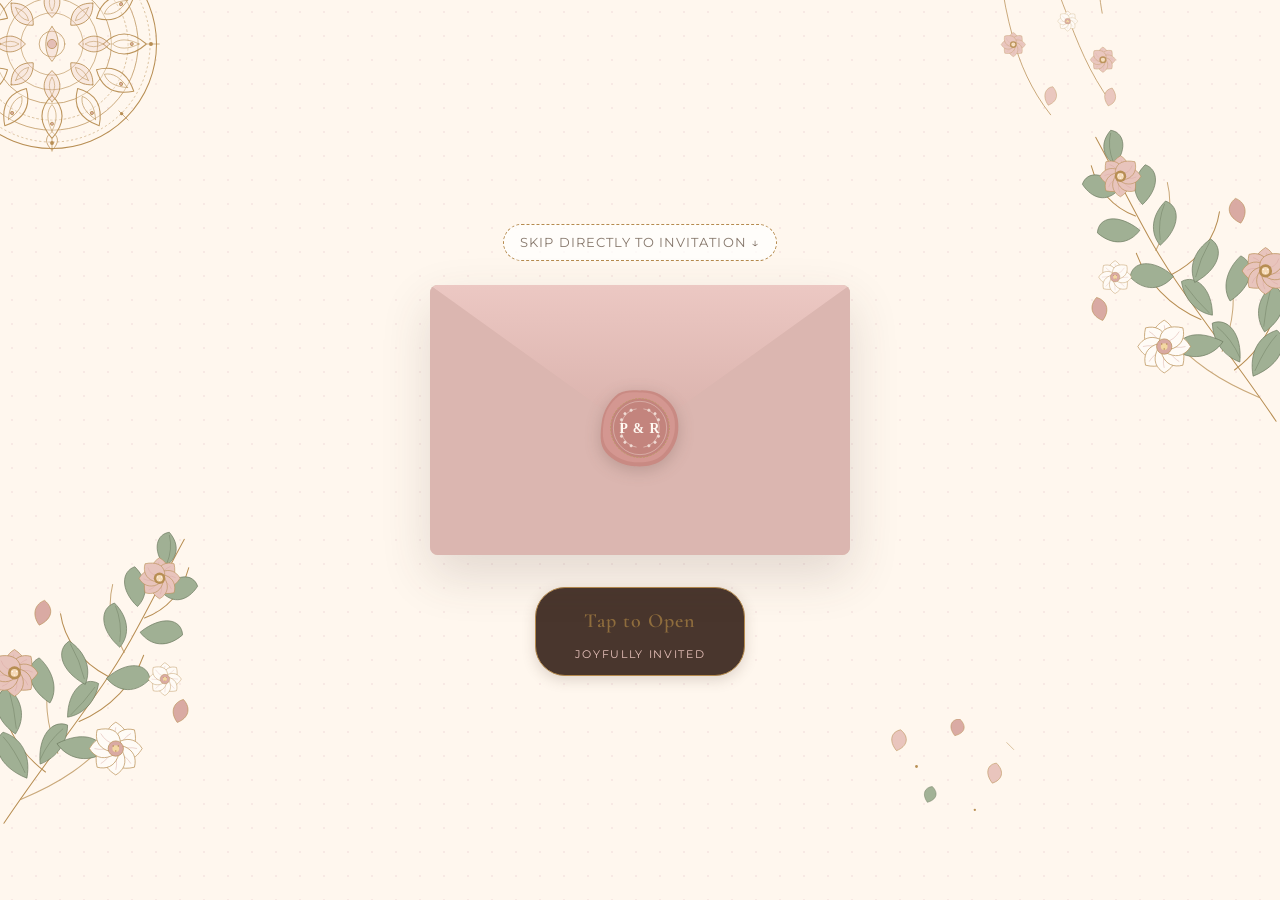
==== modern-indian-wedding/index.html @ cc4a54ec "Initial commit" ====
<!DOCTYPE html>
<html lang="en">
<head>
  <meta charset="UTF-8">
  <meta name="viewport" content="width=device-width, initial-scale=1.0">
  <title>Priya &amp; Rahul — Wedding Invitation</title>
  <meta name="description" content="Joyfully invite you to celebrate the wedding of Priya &amp; Rahul on October 24, 2027 at The Grand Garden, Bengaluru.">
  
  <!-- Preconnect to Google Fonts -->
  <link rel="preconnect" href="https://fonts.googleapis.com">
  <link rel="preconnect" href="https://fonts.gstatic.com" crossorigin>
  <link href="https://fonts.googleapis.com/css2?family=Cormorant+Garamond:ital,wght@0,400;0,500;0,600;0,700;1,400;1,600&family=Montserrat:wght@300;400;500;600&display=swap" rel="stylesheet">
  
  <!-- Favicon -->
  <link rel="icon" type="image/svg+xml" href="favicon.svg">
  
  <!-- Stylesheet -->
  <link rel="stylesheet" href="style.css">
</head>
<body>

  <!-- Reusable, transparent wedding-stationery ornaments -->
  <svg class="ornament-library" aria-hidden="true" focusable="false" xmlns="http://www.w3.org/2000/svg">
    <defs>
      <g id="mandala-petal">
        <path d="M120 17 C106 33 105 49 120 64 C135 49 134 33 120 17Z" fill="#FFF7EE" fill-opacity=".42" stroke="#B58A4D" stroke-width="1.15"/>
        <path d="M120 25 C114 37 114 47 120 54 C126 47 126 37 120 25Z" stroke="#B58A4D" stroke-width=".65" fill="none"/>
        <circle cx="120" cy="33" r="1.7" fill="#D8A7A0"/>
      </g>
      <g id="mandala-inner-petal">
        <path d="M120 57 C108 68 109 81 120 91 C131 81 132 68 120 57Z" fill="#E8C2BB" fill-opacity=".28" stroke="#B58A4D" stroke-width=".9"/>
        <path d="M120 64 Q114 75 120 84 Q126 75 120 64Z" fill="none" stroke="#B58A4D" stroke-width=".55"/>
      </g>
      <symbol id="indian-mandala" viewBox="0 0 240 240">
        <g fill="none" stroke="#B58A4D" stroke-linecap="round" stroke-linejoin="round">
          <circle cx="120" cy="120" r="114" stroke-width="1.1"/>
          <circle cx="120" cy="120" r="107" stroke-width=".55" stroke-dasharray="1.5 3.5"/>
          <circle cx="120" cy="120" r="94" stroke-width=".8"/>
          <circle cx="120" cy="120" r="83" stroke-width=".55" stroke-dasharray="2 3"/>
          <circle cx="120" cy="120" r="65" stroke-width=".8"/>
          <circle cx="120" cy="120" r="50" stroke-width=".7"/>
          <circle cx="120" cy="120" r="34" stroke-width=".65"/>
          <circle cx="120" cy="120" r="14" stroke-width=".75"/>
          <path d="M120 3V16 M120 224V237 M3 120H16 M224 120H237 M37 37L47 47 M193 193L203 203 M203 37L193 47 M47 193L37 203" stroke-width=".75"/>
          <path d="M120 4 C112 12 112 19 120 24 C128 19 128 12 120 4Z M120 216 C112 221 112 228 120 236 C128 228 128 221 120 216Z" stroke-width=".8"/>
          <g opacity=".94">
            <use href="#mandala-petal"/><use href="#mandala-petal" transform="rotate(30 120 120)"/>
            <use href="#mandala-petal" transform="rotate(60 120 120)"/><use href="#mandala-petal" transform="rotate(90 120 120)"/>
            <use href="#mandala-petal" transform="rotate(120 120 120)"/><use href="#mandala-petal" transform="rotate(150 120 120)"/>
            <use href="#mandala-petal" transform="rotate(180 120 120)"/><use href="#mandala-petal" transform="rotate(210 120 120)"/>
            <use href="#mandala-petal" transform="rotate(240 120 120)"/><use href="#mandala-petal" transform="rotate(270 120 120)"/>
            <use href="#mandala-petal" transform="rotate(300 120 120)"/><use href="#mandala-petal" transform="rotate(330 120 120)"/>
          </g>
          <g>
            <use href="#mandala-inner-petal"/><use href="#mandala-inner-petal" transform="rotate(45 120 120)"/>
            <use href="#mandala-inner-petal" transform="rotate(90 120 120)"/><use href="#mandala-inner-petal" transform="rotate(135 120 120)"/>
            <use href="#mandala-inner-petal" transform="rotate(180 120 120)"/><use href="#mandala-inner-petal" transform="rotate(225 120 120)"/>
            <use href="#mandala-inner-petal" transform="rotate(270 120 120)"/><use href="#mandala-inner-petal" transform="rotate(315 120 120)"/>
          </g>
          <g fill="#B58A4D" stroke="none">
            <circle cx="120" cy="12" r="2.1"/><circle cx="120" cy="228" r="2.1"/>
            <circle cx="12" cy="120" r="2.1"/><circle cx="228" cy="120" r="2.1"/>
            <circle cx="44" cy="44" r="1.8"/><circle cx="196" cy="44" r="1.8"/>
            <circle cx="44" cy="196" r="1.8"/><circle cx="196" cy="196" r="1.8"/>
          </g>
          <path d="M120 101 C111 111 111 129 120 139 C129 129 129 111 120 101Z" fill="#E8C2BB" fill-opacity=".35" stroke-width=".85"/>
          <circle cx="120" cy="120" r="5" fill="#D8A7A0" fill-opacity=".65" stroke-width=".8"/>
        </g>
      </symbol>

      <g id="rose-petal">
        <path d="M40 8 C29 14 25 25 30 36 C34 45 46 48 52 39 C59 29 54 17 40 8Z" fill="#E8C2BB" stroke="#B58A4D" stroke-width=".9"/>
        <path d="M39 15 Q33 27 42 39" fill="none" stroke="#D8A7A0" stroke-width=".7"/>
      </g>
      <g id="ivory-petal">
        <path d="M40 9 C30 15 27 24 31 34 C34 42 46 45 51 36 C57 27 53 17 40 9Z" fill="#FFFCF7" stroke="#B58A4D" stroke-width=".8"/>
        <path d="M40 15 Q37 26 43 37" fill="none" stroke="#D8A7A0" stroke-width=".55"/>
      </g>
      <symbol id="blush-blossom" viewBox="0 0 80 80">
        <g>
          <use href="#rose-petal"/><use href="#rose-petal" transform="rotate(45 40 40)"/>
          <use href="#rose-petal" transform="rotate(90 40 40)"/><use href="#rose-petal" transform="rotate(135 40 40)"/>
          <use href="#rose-petal" transform="rotate(180 40 40)"/><use href="#rose-petal" transform="rotate(225 40 40)"/>
          <use href="#rose-petal" transform="rotate(270 40 40)"/><use href="#rose-petal" transform="rotate(315 40 40)"/>
          <circle cx="40" cy="40" r="9" fill="#B58A4D"/>
          <circle cx="40" cy="40" r="5.2" fill="#F5D9B6"/>
          <g fill="#FFF7EE"><circle cx="37" cy="38" r="1"/><circle cx="43" cy="38" r="1"/><circle cx="40" cy="43" r="1"/></g>
        </g>
      </symbol>
      <symbol id="cream-blossom" viewBox="0 0 80 80">
        <g>
          <use href="#ivory-petal"/><use href="#ivory-petal" transform="rotate(45 40 40)"/>
          <use href="#ivory-petal" transform="rotate(90 40 40)"/><use href="#ivory-petal" transform="rotate(135 40 40)"/>
          <use href="#ivory-petal" transform="rotate(180 40 40)"/><use href="#ivory-petal" transform="rotate(225 40 40)"/>
          <use href="#ivory-petal" transform="rotate(270 40 40)"/><use href="#ivory-petal" transform="rotate(315 40 40)"/>
          <circle cx="40" cy="40" r="9" fill="#D8A7A0" stroke="#B58A4D" stroke-width=".8"/>
          <circle cx="40" cy="40" r="4" fill="#F3D69E"/>
          <g fill="#B58A4D"><circle cx="37" cy="37" r=".9"/><circle cx="43" cy="37" r=".9"/><circle cx="40" cy="43" r=".9"/></g>
        </g>
      </symbol>

      <symbol id="botanical-cluster" viewBox="0 0 260 360">
        <g fill="none" stroke="#B58A4D" stroke-width="1.15" stroke-linecap="round">
          <path d="M27 344 C63 290 101 242 139 187 C172 140 194 91 231 23"/>
          <path d="M74 286 C42 262 26 231 22 193 M112 229 C148 214 174 185 185 154 M145 178 C112 161 95 134 91 107 M186 112 C215 101 229 81 236 55"/>
          <path d="M46 317 C92 298 122 277 151 244 M88 265 C74 230 73 204 79 176 M163 151 C147 120 144 98 150 74" opacity=".75"/>
        </g>
        <g fill="#9DAE91" stroke="#68765B" stroke-width=".8">
          <path d="M53 293 C20 280 12 253 26 241 C46 247 58 266 53 293Z"/>
          <path d="M68 277 C65 245 82 226 99 233 C99 252 87 270 68 277Z"/>
          <path d="M40 243 C13 224 14 198 31 190 C48 204 52 225 40 243Z"/>
          <path d="M87 254 C116 239 139 247 139 265 C120 276 99 271 87 254Z"/>
          <path d="M79 208 C52 190 50 165 67 157 C84 173 88 194 79 208Z"/>
          <path d="M99 224 C99 194 118 177 134 186 C131 206 117 221 99 224Z"/>
          <path d="M119 187 C91 172 85 148 101 138 C120 151 126 170 119 187Z"/>
          <path d="M143 180 C167 159 190 163 192 181 C177 197 157 197 143 180Z"/>
          <path d="M158 145 C135 125 135 101 152 95 C168 111 170 131 158 145Z"/>
          <path d="M181 128 C206 108 228 113 229 131 C212 146 193 144 181 128Z"/>
          <path d="M178 99 C158 80 160 59 175 54 C190 69 190 87 178 99Z"/>
          <path d="M205 82 C221 61 241 61 246 76 C235 93 218 97 205 82Z"/>
          <path d="M209 54 C194 34 200 17 214 15 C226 29 224 44 209 54Z"/>
        </g>
        <g fill="none" stroke="#68765B" stroke-width=".65" opacity=".8">
          <path d="M26 246 Q39 260 51 287 M68 272 Q77 251 94 237 M33 194 Q39 215 41 237 M102 222 Q117 208 130 190 M102 141 Q113 160 118 181 M153 98 Q161 117 158 139 M214 18 Q218 34 211 51"/>
        </g>
        <use href="#blush-blossom" x="6" y="141" width="66" height="66"/>
        <use href="#cream-blossom" x="115" y="221" width="77" height="77"/>
        <use href="#blush-blossom" x="174" y="38" width="58" height="58"/>
        <use href="#cream-blossom" x="185" y="157" width="48" height="48"/>
        <g fill="#D8A7A0" stroke="#B58A4D" stroke-width=".7">
          <path d="M67 120 C58 108 62 96 73 92 C84 101 82 113 67 120Z"/>
          <path d="M223 230 C214 218 219 207 230 204 C239 214 236 225 223 230Z"/>
        </g>
      </symbol>

      <symbol id="leafy-branch" viewBox="0 0 260 150">
        <path d="M12 133 C74 110 134 90 246 17" fill="none" stroke="#B58A4D" stroke-width="1.4" stroke-linecap="round"/>
        <g fill="#9DAE91" stroke="#68765B" stroke-width=".8">
          <path d="M48 120 C17 123 6 104 17 92 C37 93 49 105 48 120Z"/><path d="M64 111 C55 82 69 65 85 72 C87 91 78 105 64 111Z"/>
          <path d="M89 101 C61 98 51 80 63 69 C81 73 91 86 89 101Z"/><path d="M108 91 C101 63 115 47 131 54 C132 72 122 86 108 91Z"/>
          <path d="M132 77 C107 73 99 56 111 46 C127 50 136 63 132 77Z"/><path d="M153 65 C149 40 162 27 176 34 C176 50 167 62 153 65Z"/>
          <path d="M176 51 C155 46 150 30 161 22 C175 27 181 39 176 51Z"/><path d="M200 36 C199 17 210 6 222 13 C221 25 214 34 200 36Z"/>
        </g>
        <g fill="none" stroke="#68765B" stroke-width=".7"><path d="M18 95 Q32 101 45 116 M84 74 Q77 88 66 107 M64 72 Q77 81 86 97 M130 56 Q122 70 110 88 M113 48 Q124 56 131 71 M175 35 Q166 49 155 63 M162 24 Q172 31 176 45"/></g>
        <use href="#blush-blossom" x="12" y="19" width="46" height="46"/>
        <use href="#cream-blossom" x="189" y="82" width="43" height="43"/>
        <path d="M107 42 C99 33 103 23 112 20 C121 28 119 37 107 42Z" fill="#D8A7A0" stroke="#B58A4D" stroke-width=".75"/>
      </symbol>

      <symbol id="hanging-garland" viewBox="0 0 220 300">
        <path d="M18 0 C27 61 31 116 48 177 C58 216 76 258 106 296 M104 0 C98 48 110 92 128 137 C146 185 164 232 198 278 M190 0 C174 49 176 98 184 142" fill="none" stroke="#B58A4D" stroke-width="1.2"/>
        <g fill="#9DAE91" stroke="#68765B" stroke-width=".7">
          <path d="M28 67 C9 54 9 39 20 34 C32 43 35 56 28 67Z"/><path d="M35 102 C53 85 68 88 68 101 C57 113 44 114 35 102Z"/>
          <path d="M112 62 C95 49 97 34 108 30 C120 39 121 51 112 62Z"/><path d="M117 96 C135 81 149 84 149 97 C138 108 126 108 117 96Z"/>
          <path d="M180 72 C164 58 168 44 179 41 C190 51 190 63 180 72Z"/>
        </g>
        <use href="#blush-blossom" x="26" y="166" width="46" height="46"/>
        <use href="#cream-blossom" x="112" y="134" width="39" height="39"/>
        <use href="#blush-blossom" x="161" y="188" width="48" height="48"/>
        <g fill="#E8C2BB" stroke="#B58A4D" stroke-width=".7"><path d="M102 281 C92 267 98 254 109 253 C119 265 115 276 102 281Z"/><path d="M193 282 C183 268 188 257 199 255 C208 267 205 278 193 282Z"/></g>
      </symbol>

      <symbol id="scattered-petals" viewBox="0 0 180 120">
        <path d="M27 38 C17 26 21 15 32 13 C43 22 40 33 27 38Z" fill="#E8C2BB" stroke="#B58A4D" stroke-width=".7"/>
        <path d="M97 20 C88 9 93 0 103 0 C112 9 109 17 97 20Z" fill="#D8A7A0" stroke="#B58A4D" stroke-width=".65"/>
        <path d="M142 77 C132 64 137 54 147 53 C157 63 154 73 142 77Z" fill="#E8C2BB" stroke="#B58A4D" stroke-width=".7"/>
        <path d="M64 100 C57 90 61 82 70 81 C78 89 75 97 64 100Z" fill="#9DAE91" stroke="#68765B" stroke-width=".6"/>
        <path d="M159 28 Q164 33 168 37" fill="none" stroke="#B58A4D" stroke-width=".65"/>
        <circle cx="51" cy="57" r="1.7" fill="#B58A4D"/><circle cx="121" cy="109" r="1.4" fill="#B58A4D"/>
      </symbol>
    </defs>
  </svg>

  <!-- =========================================================================
       1. OPENING INVITATION (INTERACTIVE ENVELOPE)
       ========================================================================= -->
  <div id="envelope-overlay" class="envelope-overlay" role="dialog" aria-modal="true" aria-label="Wedding Invitation Envelope">
    <div class="opening-ornaments" aria-hidden="true">
      <svg class="opening-ornament opening-cluster opening-left" viewBox="0 0 260 360"><use href="#botanical-cluster"/></svg>
      <svg class="opening-ornament opening-cluster opening-right mirror-x" viewBox="0 0 260 360"><use href="#botanical-cluster"/></svg>
      <svg class="opening-ornament opening-mandala" viewBox="0 0 240 240"><use href="#indian-mandala"/></svg>
      <svg class="opening-ornament opening-petals" viewBox="0 0 180 120"><use href="#scattered-petals"/></svg>
      <svg class="opening-ornament opening-garland" viewBox="0 0 220 300"><use href="#hanging-garland"/></svg>
    </div>
    <div class="envelope-wrapper">
      
      <!-- Skip button for keyboard / screen reader users -->
      <button type="button" id="skip-envelope-btn" class="skip-btn" aria-label="Skip opening animation and view invitation directly">
        Skip directly to invitation &darr;
      </button>

      <div class="envelope" id="envelope" tabindex="0" role="button" aria-label="Wedding invitation envelope. Click or tap to open.">
        
        <!-- Back panel of the envelope -->
        <div class="envelope-back"></div>

        <!-- The invitation card peeking inside -->
        <div class="envelope-card-preview">
          <div class="preview-inner">
            <span class="preview-sub">WEDDING INVITATION</span>
            <img class="preview-divider" src="assets/decorations/ornamental-divider.svg" alt="" aria-hidden="true">
            <span class="preview-names">Priya &amp; Rahul</span>
            <p class="preview-message">Together with their families,<br>joyfully invite you to celebrate their wedding.</p>
            <span class="preview-date">October 24, 2027</span>
            <span class="preview-location">Bengaluru</span>
            <span class="preview-closing">With love &amp; blessings</span>
          </div>
        </div>

        <!-- Side & bottom folds creating the envelope pocket -->
        <div class="envelope-pocket">
          <div class="pocket-left"></div>
          <div class="pocket-right"></div>
          <div class="pocket-bottom"></div>
        </div>

        <!-- Top triangular flap with wax seal -->
        <div class="envelope-flap" id="envelope-flap">
          <div class="flap-inner"></div>
        </div>

        <!-- Monogrammed Wax Seal -->
        <div class="wax-seal" id="wax-seal" aria-hidden="true">
          <img src="assets/decorations/wax-seal.svg" alt="Monogram P &amp; R Seal" width="84" height="84">
        </div>

      </div>

      <!-- Action prompt -->
      <div class="open-instruction">
        <button type="button" id="open-envelope-btn" class="open-btn">
          <span class="btn-text">Tap to Open</span>
          <span class="btn-subtext">Joyfully invited</span>
        </button>
      </div>

    </div>
  </div>


  <!-- =========================================================================
       MAIN INVITATION WEBSITE CONTENT
       ========================================================================= -->
  <div id="main-content" class="main-content is-hidden">

    <!-- Top floating quick-nav / soundless ambient header -->
    <header class="site-header" role="banner">
      <div class="header-container">
        <a href="#hero" class="header-monogram" aria-label="Priya and Rahul Wedding">P &amp; R</a>
        <button type="button" class="menu-toggle" id="menu-toggle" aria-label="Open navigation menu" aria-controls="header-nav" aria-expanded="false">
          <span></span><span></span><span></span>
        </button>
        <nav class="header-nav" id="header-nav" aria-label="Main Navigation">
          <a href="#hero" class="nav-link nav-home">Home</a>
          <a href="#events" class="nav-link">Events</a>
          <a href="#countdown" class="nav-link">Countdown</a>
          <a href="#gallery" class="nav-link">Gallery</a>
          <a href="#venue" class="nav-link">Venue</a>
          <a href="#rsvp" class="nav-link rsvp-nav-link" id="nav-rsvp-link">RSVP</a>
        </nav>
      </div>
    </header>


    <!-- =========================================================================
         2. HERO INVITATION SECTION
         ========================================================================= -->
    <section id="hero" class="hero-section decorated-section" aria-label="Wedding Invitation Card">
      <svg class="section-ornament ornament-cluster hero-bloom-left" viewBox="0 0 260 360" aria-hidden="true"><use href="#botanical-cluster"/></svg>
      <svg class="section-ornament ornament-cluster hero-bloom-right mirror-x" viewBox="0 0 260 360" aria-hidden="true"><use href="#botanical-cluster"/></svg>
      <svg class="section-ornament ornament-mandala hero-mandala" viewBox="0 0 240 240" aria-hidden="true"><use href="#indian-mandala"/></svg>
      <svg class="section-ornament ornament-garland hero-garland" viewBox="0 0 220 300" aria-hidden="true"><use href="#hanging-garland"/></svg>
      <svg class="section-ornament ornament-petals hero-petals" viewBox="0 0 180 120" aria-hidden="true"><use href="#scattered-petals"/></svg>
      <div class="hero-container">

        <!-- Decorative Card Frame -->
        <div class="invitation-card">
          
          <!-- Corner flourishes -->
          <div class="corner corner-tl" aria-hidden="true"><img src="assets/decorations/corner-flourish.svg" alt="" width="64" height="64"></div>
          <div class="corner corner-tr" aria-hidden="true"><img src="assets/decorations/corner-flourish.svg" alt="" width="64" height="64"></div>
          <div class="corner corner-bl" aria-hidden="true"><img src="assets/decorations/corner-flourish.svg" alt="" width="64" height="64"></div>
          <div class="corner corner-br" aria-hidden="true"><img src="assets/decorations/corner-flourish.svg" alt="" width="64" height="64"></div>

          <!-- Subtle floral arch SVG backdrop -->
          <div class="hero-arch-bg" aria-hidden="true">
            <img src="assets/decorations/floral-arch.svg" alt="" class="floral-arch-img">
          </div>

          <!-- Central Invitation Typography -->
          <div class="hero-text-content">
            <p class="invitation-pretitle">Together With Their Families</p>
            
            <h1 class="couple-names">
              <span class="name partner1">Priya</span>
              <span class="ampersand">&amp;</span>
              <span class="name partner2">Rahul</span>
            </h1>

            <div class="hero-divider" aria-hidden="true">
              <img src="assets/decorations/ornamental-divider.svg" alt="" class="ornamental-divider-img">
            </div>

            <p class="invitation-invite">Joyfully invite you to celebrate their wedding</p>

            <div class="hero-date-box">
              <span class="date-day">Sunday</span>
              <span class="date-full">October 24, 2027</span>
              <span class="date-venue">The Grand Garden &bull; Bengaluru</span>
            </div>

            <p class="invitation-tagline">"Your presence will make our celebration even more special."</p>

            <div class="hero-actions">
              <a href="#events" class="btn btn-outline">Celebration Details</a>
              <a href="#rsvp" class="btn btn-primary rsvp-hero-btn" id="hero-rsvp-btn">Respond to Invitation</a>
            </div>
          </div>

        </div>

      </div>

      <!-- Subtle scroll cue -->
      <a href="#countdown" class="scroll-cue" aria-label="Scroll down to countdown">
        <span class="scroll-text">Celebration Timeline</span>
        <svg class="scroll-arrow" width="20" height="20" viewBox="0 0 24 24" fill="none" stroke="currentColor" stroke-width="1.5">
          <path d="M7 10l5 5 5-5" stroke-linecap="round" stroke-linejoin="round"/>
        </svg>
      </a>
    </section>


    <!-- =========================================================================
         3. COUNTDOWN SECTION
         ========================================================================= -->
    <section id="countdown" class="countdown-section decorated-section" aria-label="Wedding Countdown">
      <svg class="section-ornament ornament-mandala countdown-mandala" viewBox="0 0 240 240" aria-hidden="true"><use href="#indian-mandala"/></svg>
      <svg class="section-ornament ornament-cluster countdown-cluster mirror-x" viewBox="0 0 260 360" aria-hidden="true"><use href="#botanical-cluster"/></svg>
      <svg class="section-ornament ornament-branch countdown-branch" viewBox="0 0 260 150" aria-hidden="true"><use href="#leafy-branch"/></svg>
      <svg class="section-ornament ornament-petals countdown-petals" viewBox="0 0 180 120" aria-hidden="true"><use href="#scattered-petals"/></svg>
      <div class="section-container">
        
        <div class="section-header text-center">
          <span class="section-subheading">Counting Every Moment</span>
          <h2 class="section-heading">Until We Say "I Do"</h2>
          <div class="section-divider" aria-hidden="true">
            <img src="assets/decorations/ornamental-divider.svg" alt="" class="divider-small">
          </div>
        </div>

        <div class="countdown-card" id="countdown-card">
          <div class="countdown-grid" id="countdown-grid">
            
            <div class="countdown-item">
              <span class="countdown-value" id="cd-days">--</span>
              <span class="countdown-unit">Days</span>
            </div>
            
            <div class="countdown-separator" aria-hidden="true">:</div>

            <div class="countdown-item">
              <span class="countdown-value" id="cd-hours">--</span>
              <span class="countdown-unit">Hours</span>
            </div>

            <div class="countdown-separator" aria-hidden="true">:</div>

            <div class="countdown-item">
              <span class="countdown-value" id="cd-minutes">--</span>
              <span class="countdown-unit">Minutes</span>
            </div>

            <div class="countdown-separator" aria-hidden="true">:</div>

            <div class="countdown-item">
              <span class="countdown-value" id="cd-seconds">--</span>
              <span class="countdown-unit">Seconds</span>
            </div>

          </div>

          <!-- Message displayed if date has arrived or passed -->
          <div class="countdown-message is-hidden" id="countdown-expired-msg">
            <p class="celebration-started">The celebration has begun! Joyfully celebrating Priya &amp; Rahul.</p>
          </div>

          <div class="countdown-footer-note">
            <span class="date-reminder">Sunday, October 24, 2027 &bull; 5:00 PM Onwards</span>
          </div>

        </div>

      </div>
    </section>


    <!-- =========================================================================
         4. WEDDING EVENTS SECTION
         ========================================================================= -->
    <section id="events" class="events-section decorated-section" aria-label="Wedding Celebrations">
      <svg class="section-ornament ornament-cluster events-cluster-left" viewBox="0 0 260 360" aria-hidden="true"><use href="#botanical-cluster"/></svg>
      <svg class="section-ornament ornament-cluster events-cluster-right mirror-x" viewBox="0 0 260 360" aria-hidden="true"><use href="#botanical-cluster"/></svg>
      <svg class="section-ornament ornament-mandala events-mandala" viewBox="0 0 240 240" aria-hidden="true"><use href="#indian-mandala"/></svg>
      <svg class="section-ornament ornament-petals events-petals" viewBox="0 0 180 120" aria-hidden="true"><use href="#scattered-petals"/></svg>
      <div class="section-container">

        <div class="section-header text-center">
          <span class="section-subheading">Program of Events</span>
          <h2 class="section-heading">Wedding Celebrations</h2>
          <div class="section-divider" aria-hidden="true">
            <img src="assets/decorations/ornamental-divider.svg" alt="" class="divider-small">
          </div>
          <p class="section-description">
            We invite you to join us across these cherished moments of our celebration.
          </p>
        </div>

        <div class="events-grid" id="events-container">
          
          <!-- Event 1: Wedding Ceremony -->
          <article class="event-card">
            <div class="event-card-inner">
              <div class="event-tag">Ceremony</div>
              <h3 class="event-title">Wedding Ceremony</h3>
              
              <div class="event-meta">
                <div class="meta-row">
                  <svg class="meta-icon" width="18" height="18" viewBox="0 0 24 24" fill="none" stroke="currentColor" stroke-width="1.6">
                    <rect x="3" y="4" width="18" height="18" rx="2" ry="2"/>
                    <line x1="16" y1="2" x2="16" y2="6"/>
                    <line x1="8" y1="2" x2="8" y2="6"/>
                    <line x1="3" y1="10" x2="21" y2="10"/>
                  </svg>
                  <span>October 24, 2027</span>
                </div>
                <div class="meta-row">
                  <svg class="meta-icon" width="18" height="18" viewBox="0 0 24 24" fill="none" stroke="currentColor" stroke-width="1.6">
                    <circle cx="12" cy="12" r="10"/>
                    <polyline points="12 6 12 12 16 14"/>
                  </svg>
                  <span>5:00 PM</span>
                </div>
                <div class="meta-row">
                  <svg class="meta-icon" width="18" height="18" viewBox="0 0 24 24" fill="none" stroke="currentColor" stroke-width="1.6">
                    <path d="M21 10c0 7-9 13-9 13s-9-6-9-13a9 9 0 0 1 18 0z"/>
                    <circle cx="12" cy="10" r="3"/>
                  </svg>
                  <span>The Grand Garden</span>
                </div>
              </div>

              <p class="event-description">"Join us as we begin our journey together."</p>

              <div class="event-actions">
                <button type="button" class="btn btn-text add-cal-btn" data-event-index="0">
                  <svg width="15" height="15" viewBox="0 0 24 24" fill="none" stroke="currentColor" stroke-width="1.8">
                    <rect x="3" y="4" width="18" height="18" rx="2" ry="2"/>
                    <line x1="12" y1="10" x2="12" y2="16"/>
                    <line x1="9" y1="13" x2="15" y2="13"/>
                  </svg>
                  Add to Calendar
                </button>
              </div>
            </div>
          </article>

          <!-- Event 2: Wedding Reception -->
          <article class="event-card">
            <div class="event-card-inner">
              <div class="event-tag">Reception</div>
              <h3 class="event-title">Wedding Reception</h3>
              
              <div class="event-meta">
                <div class="meta-row">
                  <svg class="meta-icon" width="18" height="18" viewBox="0 0 24 24" fill="none" stroke="currentColor" stroke-width="1.6">
                    <rect x="3" y="4" width="18" height="18" rx="2" ry="2"/>
                    <line x1="16" y1="2" x2="16" y2="6"/>
                    <line x1="8" y1="2" x2="8" y2="6"/>
                    <line x1="3" y1="10" x2="21" y2="10"/>
                  </svg>
                  <span>October 24, 2027</span>
                </div>
                <div class="meta-row">
                  <svg class="meta-icon" width="18" height="18" viewBox="0 0 24 24" fill="none" stroke="currentColor" stroke-width="1.6">
                    <circle cx="12" cy="12" r="10"/>
                    <polyline points="12 6 12 12 16 14"/>
                  </svg>
                  <span>7:00 PM</span>
                </div>
                <div class="meta-row">
                  <svg class="meta-icon" width="18" height="18" viewBox="0 0 24 24" fill="none" stroke="currentColor" stroke-width="1.6">
                    <path d="M21 10c0 7-9 13-9 13s-9-6-9-13a9 9 0 0 1 18 0z"/>
                    <circle cx="12" cy="10" r="3"/>
                  </svg>
                  <span>The Grand Garden</span>
                </div>
              </div>

              <p class="event-description">"Celebrate an evening filled with love, laughter, and togetherness."</p>

              <div class="event-actions">
                <button type="button" class="btn btn-text add-cal-btn" data-event-index="1">
                  <svg width="15" height="15" viewBox="0 0 24 24" fill="none" stroke="currentColor" stroke-width="1.8">
                    <rect x="3" y="4" width="18" height="18" rx="2" ry="2"/>
                    <line x1="12" y1="10" x2="12" y2="16"/>
                    <line x1="9" y1="13" x2="15" y2="13"/>
                  </svg>
                  Add to Calendar
                </button>
              </div>
            </div>
          </article>

        </div>

      </div>
    </section>


    <!-- =========================================================================
         5. PHOTO GALLERY SECTION
         ========================================================================= -->
    <section id="gallery" class="gallery-section decorated-section" aria-label="Photo Gallery">
      <svg class="section-ornament ornament-branch gallery-branch" viewBox="0 0 260 150" aria-hidden="true"><use href="#leafy-branch"/></svg>
      <svg class="section-ornament ornament-cluster gallery-cluster mirror-x" viewBox="0 0 260 360" aria-hidden="true"><use href="#botanical-cluster"/></svg>
      <svg class="section-ornament ornament-mandala gallery-mandala" viewBox="0 0 240 240" aria-hidden="true"><use href="#indian-mandala"/></svg>
      <svg class="section-ornament ornament-petals gallery-petals" viewBox="0 0 180 120" aria-hidden="true"><use href="#scattered-petals"/></svg>
      <div class="section-container">

        <div class="section-header text-center">
          <span class="section-subheading">Moments &amp; Memories</span>
          <h2 class="section-heading">Our Celebration Gallery</h2>
          <div class="section-divider" aria-hidden="true">
            <img src="assets/decorations/ornamental-divider.svg" alt="" class="divider-small">
          </div>
          <p class="section-description">
            Glimpses of love, delicate blossoms, and timeless memories.
          </p>
        </div>

        <!-- Featured View / Carousel Showcase -->
        <div class="gallery-showcase" id="gallery-showcase">
          
          <div class="gallery-main-view">
            <button type="button" class="gallery-nav-btn prev-btn" id="gallery-prev" aria-label="Previous photograph">
              <svg width="22" height="22" viewBox="0 0 24 24" fill="none" stroke="currentColor" stroke-width="2">
                <polyline points="15 18 9 12 15 6"></polyline>
              </svg>
            </button>

            <div class="gallery-featured-wrapper" id="featured-image-container">
              <img src="assets/images/gallery-1.jpg" 
                   alt="Priya &amp; Rahul in elegant pastel wedding attire" 
                   class="gallery-featured-img" 
                   id="featured-image"
                   tabindex="0"
                   role="button"
                   aria-label="Click to enlarge photograph">
              <div class="gallery-caption-overlay">
                <span class="caption-text" id="featured-caption">In graceful pastel hues and quiet anticipation</span>
                <span class="zoom-hint">
                  <svg width="15" height="15" viewBox="0 0 24 24" fill="none" stroke="currentColor" stroke-width="2">
                    <circle cx="11" cy="11" r="8"></circle>
                    <line x1="21" y1="21" x2="16.65" y2="16.65"></line>
                    <line x1="11" y1="8" x2="11" y2="14"></line>
                    <line x1="8" y1="11" x2="14" y2="11"></line>
                  </svg>
                  Tap to enlarge
                </span>
              </div>
            </div>

            <button type="button" class="gallery-nav-btn next-btn" id="gallery-next" aria-label="Next photograph">
              <svg width="22" height="22" viewBox="0 0 24 24" fill="none" stroke="currentColor" stroke-width="2">
                <polyline points="9 18 15 12 9 6"></polyline>
              </svg>
            </button>
          </div>

          <!-- Thumbnails Row -->
          <div class="gallery-thumbnails" id="gallery-thumbnails" role="tablist" aria-label="Gallery thumbnails">
            <!-- Populated via script or standard markup -->
            <button type="button" class="thumb-btn is-active" data-index="0" aria-label="View photo 1">
              <img src="assets/images/gallery-1.jpg" alt="Thumbnail 1" loading="lazy">
            </button>
            <button type="button" class="thumb-btn" data-index="1" aria-label="View photo 2">
              <img src="assets/images/gallery-2.jpg" alt="Thumbnail 2" loading="lazy">
            </button>
            <button type="button" class="thumb-btn" data-index="2" aria-label="View photo 3">
              <img src="assets/images/gallery-3.jpg" alt="Thumbnail 3" loading="lazy">
            </button>
            <button type="button" class="thumb-btn" data-index="3" aria-label="View photo 4">
              <img src="assets/images/gallery-4.jpg" alt="Thumbnail 4" loading="lazy">
            </button>
            <button type="button" class="thumb-btn" data-index="4" aria-label="View photo 5">
              <img src="assets/images/gallery-5.jpg" alt="Thumbnail 5" loading="lazy">
            </button>
            <button type="button" class="thumb-btn" data-index="5" aria-label="View photo 6">
              <img src="assets/images/gallery-6.jpg" alt="Thumbnail 6" loading="lazy">
            </button>
          </div>

        </div>

      </div>
    </section>


    <!-- =========================================================================
         LIGHTBOX MODAL FOR GALLERY
         ========================================================================= -->
    <div id="lightbox-modal" class="lightbox-modal is-hidden" role="dialog" aria-modal="true" aria-label="Enlarged photo view">
      <div class="lightbox-backdrop" id="lightbox-backdrop"></div>
      <div class="lightbox-content">
        <button type="button" class="lightbox-close" id="lightbox-close" aria-label="Close enlarged photo">&times;</button>
        
        <button type="button" class="lightbox-arrow lb-prev" id="lightbox-prev" aria-label="Previous photo">
          <svg width="24" height="24" viewBox="0 0 24 24" fill="none" stroke="currentColor" stroke-width="2">
            <polyline points="15 18 9 12 15 6"></polyline>
          </svg>
        </button>

        <div class="lightbox-image-box">
          <img src="" alt="" id="lightbox-img" class="lightbox-img">
          <div class="lightbox-caption-bar">
            <span id="lightbox-caption" class="lb-caption-text"></span>
            <span id="lightbox-counter" class="lb-counter">1 / 6</span>
          </div>
        </div>

        <button type="button" class="lightbox-arrow lb-next" id="lightbox-next" aria-label="Next photo">
          <svg width="24" height="24" viewBox="0 0 24 24" fill="none" stroke="currentColor" stroke-width="2">
            <polyline points="9 18 15 12 9 6"></polyline>
          </svg>
        </button>
      </div>
    </div>


    <!-- =========================================================================
         6. VENUE SECTION
         ========================================================================= -->
    <section id="venue" class="venue-section decorated-section" aria-label="The Wedding Venue">
      <svg class="section-ornament ornament-cluster venue-cluster mirror-x" viewBox="0 0 260 360" aria-hidden="true"><use href="#botanical-cluster"/></svg>
      <svg class="section-ornament ornament-mandala venue-mandala" viewBox="0 0 240 240" aria-hidden="true"><use href="#indian-mandala"/></svg>
      <svg class="section-ornament ornament-branch venue-branch" viewBox="0 0 260 150" aria-hidden="true"><use href="#leafy-branch"/></svg>
      <svg class="section-ornament ornament-petals venue-petals" viewBox="0 0 180 120" aria-hidden="true"><use href="#scattered-petals"/></svg>
      <div class="section-container">

        <div class="section-header text-center">
          <span class="section-subheading">Location &bull; Destination</span>
          <h2 class="section-heading">The Wedding Venue</h2>
          <div class="section-divider" aria-hidden="true">
            <img src="assets/decorations/ornamental-divider.svg" alt="" class="divider-small">
          </div>
        </div>

        <div class="venue-card">
          <div class="venue-card-inner">
            
            <div class="venue-icon-wrapper" aria-hidden="true">
              <svg width="36" height="36" viewBox="0 0 24 24" fill="none" stroke="currentColor" stroke-width="1.4" class="venue-main-icon">
                <path d="M12 2C8.13 2 5 5.13 5 9c0 5.25 7 13 7 13s7-7.75 7-13c0-3.87-3.13-7-7-7z"/>
                <circle cx="12" cy="9" r="2.5"/>
              </svg>
            </div>

            <h3 class="venue-name" id="venue-name-display">The Grand Garden</h3>
            <p class="venue-address" id="venue-address-display">Sample Wedding Venue, Bengaluru, Karnataka, India</p>

            <div class="venue-detail-badge">
              <span>Sunday, October 24, 2027</span>
              <span class="badge-dot">&bull;</span>
              <span>5:00 PM Onwards</span>
            </div>

            <p class="venue-note">
              Nestled amidst tranquil greenery, The Grand Garden offers an idyllic botanical setting for our ceremony and celebration.
            </p>

            <div class="venue-cta-group">
              <a href="https://www.google.com/maps/search/?api=1&query=The+Grand+Garden+Bengaluru+Karnataka+India" 
                 target="_blank" 
                 rel="noopener noreferrer" 
                 class="btn btn-primary" 
                 id="venue-directions-btn">
                <svg width="18" height="18" viewBox="0 0 24 24" fill="none" stroke="currentColor" stroke-width="1.8">
                  <polygon points="3 11 22 2 13 21 11 13 3 11"/>
                </svg>
                Get Directions
              </a>

              <button type="button" class="btn btn-outline" id="copy-address-btn">
                <svg width="18" height="18" viewBox="0 0 24 24" fill="none" stroke="currentColor" stroke-width="1.8">
                  <rect x="9" y="9" width="13" height="13" rx="2" ry="2"/>
                  <path d="M5 15H4a2 2 0 0 1-2-2V4a2 2 0 0 1 2-2h9a2 2 0 0 1 2 2v1"/>
                </svg>
                <span id="copy-btn-text">Copy Address</span>
              </button>
            </div>

          </div>
        </div>

      </div>
    </section>


    <!-- =========================================================================
         7. RSVP SECTION (OPTIONAL & CONFIGURABLE)
         ========================================================================= -->
    <section id="rsvp" class="rsvp-section decorated-section" aria-label="RSVP Response">
      <svg class="section-ornament ornament-cluster rsvp-cluster" viewBox="0 0 260 360" aria-hidden="true"><use href="#botanical-cluster"/></svg>
      <svg class="section-ornament ornament-branch rsvp-branch mirror-x" viewBox="0 0 260 150" aria-hidden="true"><use href="#leafy-branch"/></svg>
      <svg class="section-ornament ornament-mandala rsvp-mandala" viewBox="0 0 240 240" aria-hidden="true"><use href="#indian-mandala"/></svg>
      <svg class="section-ornament ornament-petals rsvp-petals" viewBox="0 0 180 120" aria-hidden="true"><use href="#scattered-petals"/></svg>
      <div class="section-container">

        <div class="section-header text-center">
          <span class="section-subheading">Kindly Respond</span>
          <h2 class="section-heading">We Would Love to Celebrate With You</h2>
          <div class="section-divider" aria-hidden="true">
            <img src="assets/decorations/ornamental-divider.svg" alt="" class="divider-small">
          </div>
          <p class="section-description">
            Please let us know if you can join us for our special day.
          </p>
        </div>

        <div class="rsvp-card">

          <!-- RSVP Form -->
          <form id="rsvp-form" class="rsvp-form" novalidate>
            
            <!-- Guest Full Name -->
            <div class="form-group">
              <label for="guest-name" class="form-label">
                Guest Name <span class="required" aria-hidden="true">*</span>
              </label>
              <input type="text" 
                     id="guest-name" 
                     name="guestName" 
                     class="form-input" 
                     placeholder="Enter your full name" 
                     required 
                     autocomplete="name">
              <span class="error-message" id="guest-name-error" role="alert"></span>
            </div>

            <!-- Attendance Choice -->
            <div class="form-group">
              <fieldset class="attendance-fieldset">
                <legend class="form-label">Will you be attending? <span class="required" aria-hidden="true">*</span></legend>
                
                <div class="radio-options-grid">
                  <label class="radio-label" for="attendance-accept">
                    <input type="radio" 
                           id="attendance-accept" 
                           name="attendance" 
                           value="accept" 
                           class="radio-input">
                    <span class="radio-custom"></span>
                    <span class="radio-text">
                      <strong>Joyfully Accept</strong>
                      <small>I look forward to celebrating</small>
                    </span>
                  </label>

                  <label class="radio-label" for="attendance-decline">
                    <input type="radio" 
                           id="attendance-decline" 
                           name="attendance" 
                           value="decline" 
                           class="radio-input">
                    <span class="radio-custom"></span>
                    <span class="radio-text">
                      <strong>Regretfully Decline</strong>
                      <small>Will celebrate from afar</small>
                    </span>
                  </label>
                </div>
              </fieldset>
              <span class="error-message" id="attendance-error" role="alert"></span>
            </div>

            <!-- Number of Attendees (Revealed conditionally when Accept is chosen) -->
            <div class="form-group is-hidden" id="attendees-group">
              <label for="attendees-count" class="form-label">
                Number of Guests Attending <span class="required" aria-hidden="true">*</span>
              </label>
              <select id="attendees-count" name="attendeesCount" class="form-select">
                <option value="1">1 Person (Just me)</option>
                <option value="2">2 People</option>
                <option value="3">3 People</option>
                <option value="4">4 People</option>
                <option value="5">5 People</option>
              </select>
              <span class="form-help">Please select total guests in your party attending.</span>
              <span class="error-message" id="attendees-error" role="alert"></span>
            </div>

            <!-- Dietary Preferences (Optional) -->
            <div class="form-group is-hidden" id="dietary-group">
              <label for="dietary-preference" class="form-label">
                Dietary Preferences <span class="optional-tag">(Optional)</span>
              </label>
              <select id="dietary-preference" name="dietaryPreference" class="form-select">
                <option value="No Restrictions">No Special Dietary Restrictions</option>
                <option value="Vegetarian">Pure Vegetarian</option>
                <option value="Jain">Jain Friendly</option>
                <option value="Vegan">Vegan</option>
                <option value="Gluten-Free">Gluten-Free</option>
                <option value="Other">Other / Specific Allergies</option>
              </select>
            </div>

            <!-- Optional note / message -->
            <div class="form-group">
              <label for="guest-notes" class="form-label">
                Message to Couple <span class="optional-tag">(Optional)</span>
              </label>
              <textarea id="guest-notes" 
                        name="guestNotes" 
                        class="form-textarea" 
                        rows="2" 
                        placeholder="Leave a heartfelt note or wish..."></textarea>
            </div>

            <!-- Submit Button -->
            <div class="form-actions">
              <button type="submit" class="btn btn-primary btn-submit" id="rsvp-submit-btn">
                <span class="submit-spinner is-hidden" id="submit-spinner" aria-hidden="true"></span>
                <span id="submit-btn-label">Send RSVP</span>
              </button>
            </div>

          </form>

          <!-- Success Confirmation Box (Replaces form on successful submission) -->
          <div class="rsvp-confirmation is-hidden" id="rsvp-confirmation" role="status" aria-live="polite">
            <div class="confirmation-icon" aria-hidden="true">
              <svg width="42" height="42" viewBox="0 0 24 24" fill="none" stroke="#B89A62" stroke-width="1.8">
                <path d="M20 6L9 17l-5-5" stroke-linecap="round" stroke-linejoin="round"/>
              </svg>
            </div>
            <h3 class="confirmation-title">Thank You, <span id="confirmed-guest-name"></span>!</h3>
            <p class="confirmation-text" id="confirmed-message"></p>
            <div class="confirmation-details" id="confirmed-summary"></div>
            <div class="confirmation-actions">
              <button type="button" class="btn btn-outline" id="rsvp-edit-btn">Edit Response</button>
            </div>
          </div>

        </div>

      </div>
    </section>


    <!-- =========================================================================
         8. CLOSING SECTION
         ========================================================================= -->
    <footer class="closing-section decorated-section" role="contentinfo">
      <svg class="section-ornament ornament-cluster closing-cluster" viewBox="0 0 260 360" aria-hidden="true"><use href="#botanical-cluster"/></svg>
      <svg class="section-ornament ornament-cluster closing-cluster-small mirror-x" viewBox="0 0 260 360" aria-hidden="true"><use href="#botanical-cluster"/></svg>
      <svg class="section-ornament ornament-mandala closing-mandala" viewBox="0 0 240 240" aria-hidden="true"><use href="#indian-mandala"/></svg>
      <svg class="section-ornament ornament-petals closing-petals" viewBox="0 0 180 120" aria-hidden="true"><use href="#scattered-petals"/></svg>
      <div class="section-container text-center">
        
        <div class="closing-botanical" aria-hidden="true">
          <img src="assets/decorations/botanical-spray.svg" alt="" width="140" height="42">
        </div>

        <h2 class="closing-names">Priya &amp; Rahul</h2>

        <p class="closing-message">"With love, we look forward to celebrating with you."</p>

        <div class="closing-divider" aria-hidden="true">
          <span class="divider-line"></span>
          <span class="divider-gem">&bull;</span>
          <span class="divider-line"></span>
        </div>

        <p class="closing-date">October 24, 2027</p>

        <p class="closing-copyright">
          Designed with love for a modern Indian celebration.
        </p>

      </div>
    </footer>

  </div>

  <!-- Main JavaScript File -->
  <script src="script.js"></script>
</body>
</html>
---- modern-indian-wedding/style.css ----
/* ==========================================================================
   MODERN INDIAN WEDDING INVITATION — STYLESHEET
   Palette: Warm Ivory, Blush Pink, Sage Green, Antique Gold, Deep Brown, White
   ========================================================================== */

:root {
  /* Core Color Palette */
  --color-ivory: #FFF7EE;
  --color-ivory-light: #FDF4E9;
  --color-blush: #E8C2BB;
  --color-blush-light: #F8E9E4;
  --color-blush-dark: #D8A7A0;
  --color-sage: #9DAE91;
  --color-sage-light: #DCE5D8;
  --color-sage-dark: #68765B;
  --color-gold: #B58A4D;
  --color-gold-light: #D5B47A;
  --color-gold-dark: #8F6D3D;
  --color-brown: #49362D;
  --color-brown-light: #6B5748;
  --color-brown-muted: #85766A;
  --color-white: #FFFCF7;

  /* Status Colors */
  --color-error: #B54D43;
  --color-success: #5B7F5B;

  /* Typography */
  --font-serif: 'Cormorant Garamond', Georgia, 'Times New Roman', serif;
  --font-sans: 'Montserrat', -apple-system, BlinkMacSystemFont, 'Segoe UI', Roboto, sans-serif;

  /* Shadows */
  --shadow-sm: 0 2px 8px rgba(73, 56, 47, 0.05);
  --shadow-md: 0 8px 24px rgba(73, 56, 47, 0.08);
  --shadow-lg: 0 16px 40px rgba(73, 56, 47, 0.12);
  --shadow-envelope: 0 20px 50px rgba(73, 56, 47, 0.16);

  /* Transitions */
  --transition-fast: 0.2s cubic-bezier(0.25, 0.8, 0.25, 1);
  --transition-normal: 0.35s cubic-bezier(0.25, 0.8, 0.25, 1);
  --transition-slow: 0.6s cubic-bezier(0.16, 1, 0.3, 1);
}

/* ==========================================================================
   Base & Reset
   ========================================================================== */
*, *::before, *::after {
  box-sizing: border-box;
  margin: 0;
  padding: 0;
}

html {
  font-size: 16px;
  scroll-behavior: smooth;
  background-color: var(--color-ivory);
  color: var(--color-brown);
}

body {
  font-family: var(--font-sans);
  font-size: 1rem;
  line-height: 1.65;
  color: var(--color-brown);
  background-color: var(--color-ivory);
  -webkit-font-smoothing: antialiased;
  -moz-osx-font-smoothing: grayscale;
}

/* Body lock when opening envelope is visible */
body.is-locked {
  overflow: hidden;
  height: 100vh;
}

img {
  max-width: 100%;
  height: auto;
  display: block;
}

button, input, select, textarea {
  font: inherit;
  color: inherit;
}

button {
  cursor: pointer;
  border: none;
  background: none;
}

a {
  color: inherit;
  text-decoration: none;
}

/* Screen reader only utility */
.sr-only {
  position: absolute;
  width: 1px;
  height: 1px;
  padding: 0;
  margin: -1px;
  overflow: hidden;
  clip: rect(0, 0, 0, 0);
  white-space: nowrap;
  border: 0;
}

.is-hidden {
  display: none !important;
}

/* ==========================================================================
   1. OPENING INVITATION (ENVELOPE OVERLAY)
   ========================================================================== */
.envelope-overlay {
  position: fixed;
  inset: 0;
  z-index: 99999;
  background-color: var(--color-ivory);
  background-image: radial-gradient(var(--color-blush-light) 1px, transparent 1px);
  background-size: 24px 24px;
  display: flex;
  align-items: center;
  justify-content: center;
  padding: 1.5rem;
  transition: opacity 0.8s ease, visibility 0.8s ease;
}

.envelope-overlay.fade-out {
  opacity: 0;
  visibility: hidden;
  pointer-events: none;
}

.ornament-library {
  position: absolute;
  width: 0;
  height: 0;
  overflow: hidden;
}

.opening-ornaments {
  position: absolute;
  inset: 0;
  z-index: 0;
  overflow: clip;
  pointer-events: none;
}

.opening-ornament {
  position: absolute;
  display: block;
  height: auto;
  pointer-events: none;
}

.opening-cluster { width: 230px; opacity: 0.96; }
.opening-left { left: max(-20px, calc(50% - 670px)); bottom: 7%; }
.opening-right { right: max(-20px, calc(50% - 670px)); top: 13%; }
.opening-mandala { left: -58px; top: -66px; width: 220px; opacity: 0.96; }
.opening-petals { right: 20%; bottom: 9%; width: 150px; opacity: 0.94; }
.opening-garland { right: 12%; top: -80px; width: 145px; opacity: 0.9; }
.mirror-x { transform: scaleX(-1); }

@media (max-width: 900px) {
  .opening-cluster { width: 180px; }
  .opening-mandala { width: 170px; left: -56px; top: -54px; }
  .opening-petals { right: 11%; width: 110px; }
  .opening-garland { right: 5%; width: 110px; }
}

.envelope-wrapper {
  position: relative;
  display: flex;
  flex-direction: column;
  align-items: center;
  perspective: 1200px;
  z-index: 1;
}

.skip-btn {
  margin-bottom: 1.5rem;
  font-size: 0.82rem;
  letter-spacing: 0.08em;
  text-transform: uppercase;
  color: var(--color-brown-muted);
  border: 1px dashed var(--color-gold);
  padding: 0.4rem 1rem;
  border-radius: 20px;
  background: rgba(255, 255, 255, 0.7);
  transition: var(--transition-fast);
}

.skip-btn:hover, .skip-btn:focus-visible {
  color: var(--color-brown);
  border-color: var(--color-gold-dark);
  background: var(--color-white);
  outline: none;
}

/* Envelope Box Structure */
.envelope {
  position: relative;
  isolation: isolate;
  width: 420px;
  height: 270px;
  max-width: 88vw;
  max-height: 56vw;
  background-color: var(--color-blush-light);
  border-radius: 8px;
  box-shadow: var(--shadow-envelope);
  cursor: pointer;
  transition: transform var(--transition-normal);
  outline: none;
}

.envelope:hover, .envelope:focus-visible {
  transform: translateY(-4px);
}

.envelope:focus-visible {
  box-shadow: 0 0 0 3px var(--color-gold), var(--shadow-envelope);
}

/* Back background panel */
.envelope-back {
  position: absolute;
  inset: 0;
  z-index: 0;
  background-color: #F1DCD8;
  border-radius: 8px;
  border: 1px solid rgba(184, 154, 98, 0.3);
}

/* Invitation card preview inside envelope */
.envelope-card-preview {
  position: absolute;
  top: 16px;
  left: 15px;
  right: 15px;
  height: calc(100% - 32px);
  max-height: calc(100vh - 24px);
  max-height: calc(100svh - 24px);
  background-color: var(--color-ivory);
  border: 1px solid var(--color-gold);
  border-radius: 6px;
  padding: 1.25rem;
  display: flex;
  align-items: center;
  justify-content: center;
  text-align: center;
  box-shadow: 0 2px 10px rgba(73, 56, 47, 0.08);
  transition: transform 0.9s cubic-bezier(0.2, 0.8, 0.2, 1);
  z-index: 1;
}

.preview-inner {
  display: flex;
  flex-direction: column;
  align-items: center;
  justify-content: center;
  gap: clamp(0.18rem, 0.7vh, 0.42rem);
  position: absolute;
  inset: 12px 10px;
}

.preview-sub {
  font-family: var(--font-sans);
  font-size: clamp(0.48rem, 1.25vw, 0.62rem);
  letter-spacing: 0.19em;
  color: var(--color-gold);
  font-weight: 500;
  line-height: 1.2;
}

.preview-divider {
  width: min(116px, 48%);
  height: auto;
  opacity: 0.9;
}

.preview-names {
  font-family: var(--font-serif);
  font-size: clamp(1.32rem, 4.2vw, 1.72rem);
  font-weight: 600;
  color: var(--color-brown);
  line-height: 1;
  white-space: nowrap;
}

.preview-message {
  max-width: 29ch;
  color: var(--color-brown-light);
  font-family: var(--font-sans);
  font-size: clamp(0.56rem, 1.55vw, 0.68rem);
  line-height: 1.35;
}

.preview-date {
  margin-top: 0.06rem;
  font-family: var(--font-serif);
  font-size: clamp(0.74rem, 1.9vw, 0.86rem);
  font-weight: 600;
  letter-spacing: 0.04em;
  line-height: 1.1;
  color: var(--color-gold-dark);
}

.preview-location,
.preview-closing {
  font-family: var(--font-sans);
  font-size: clamp(0.52rem, 1.35vw, 0.62rem);
  line-height: 1.1;
  color: var(--color-brown-muted);
}

.preview-closing {
  margin-top: 0.04rem;
  font-family: var(--font-serif);
  font-style: italic;
  letter-spacing: 0.025em;
}

/* Side & bottom pocket of the envelope */
.envelope-pocket {
  position: absolute;
  inset: 0;
  z-index: 2;
  pointer-events: none;
  border-radius: 8px;
  overflow: hidden;
}

.pocket-left {
  position: absolute;
  inset: 0;
  background: #E8CAC4;
  clip-path: polygon(0 0, 50% 52%, 0 100%);
  filter: drop-shadow(2px 0 3px rgba(73, 56, 47, 0.04));
}

.pocket-right {
  position: absolute;
  inset: 0;
  background: #E2C2BC;
  clip-path: polygon(100% 0, 50% 52%, 100% 100%);
  filter: drop-shadow(-2px 0 3px rgba(73, 56, 47, 0.04));
}

.pocket-bottom {
  position: absolute;
  inset: 0;
  background: #DBB6B0;
  clip-path: polygon(0 0, 50% 52%, 100% 0, 100% 100%, 0 100%);
  filter: drop-shadow(0 -3px 5px rgba(73, 56, 47, 0.06));
}

/* Top folding flap */
.envelope-flap {
  position: absolute;
  top: 0;
  left: 0;
  width: 100%;
  height: 56%;
  z-index: 4;
  transform-origin: 50% 100%;
  transform-style: preserve-3d;
  backface-visibility: visible;
  transition: transform 0.82s cubic-bezier(0.22, 0.72, 0.18, 1);
  pointer-events: none;
}

.flap-inner {
  width: 100%;
  height: 100%;
  backface-visibility: hidden;
  background: linear-gradient(180deg, #ECC8C3 0%, #D8B0AA 100%);
  clip-path: polygon(0 0, 100% 0, 50% 100%);
  border-top-left-radius: 8px;
  border-top-right-radius: 8px;
  filter: drop-shadow(0 3px 6px rgba(73, 56, 47, 0.12));
}

/* Wax Seal sitting over the flap point */
.wax-seal {
  position: absolute;
  top: 53%;
  left: 50%;
  transform: translate(-50%, -50%);
  z-index: 5;
  transition: transform 0.4s ease, opacity 0.4s ease;
  filter: drop-shadow(0 4px 8px rgba(73, 56, 47, 0.22));
}

.wax-seal img {
  width: 82px;
  height: 82px;
  display: block;
}

/* Open Prompt Button */
.open-instruction {
  margin-top: 2rem;
  text-align: center;
}

.open-btn {
  display: inline-flex;
  flex-direction: column;
  align-items: center;
  min-height: 56px;
  padding: 0.7rem 2.4rem;
  background-color: var(--color-brown);
  color: var(--color-ivory);
  border: 1px solid var(--color-gold);
  border-radius: 30px;
  box-shadow: 0 4px 14px rgba(73, 56, 47, 0.18);
  transition: var(--transition-normal);
}

.open-btn:hover, .open-btn:focus-visible {
  background-color: var(--color-brown-light);
  transform: translateY(-2px);
  box-shadow: 0 6px 18px rgba(73, 56, 47, 0.25);
  outline: none;
}

.open-btn:active { transform: translateY(1px) scale(0.99); }

.open-btn .btn-text {
  font-family: var(--font-serif);
  font-size: 1.25rem;
  font-weight: 600;
  letter-spacing: 0.05em;
}

.open-btn .btn-subtext {
  font-size: 0.7rem;
  letter-spacing: 0.15em;
  text-transform: uppercase;
  color: var(--color-blush);
}

/* Envelope Opening Animation States */
.envelope.is-opening .envelope-flap {
  transform: rotateX(-178deg);
  z-index: 1;
}

.envelope.is-opening .wax-seal {
  transform: translate(-50%, -100%) scale(0.85);
  opacity: 0;
}

.envelope.is-opening .envelope-card-preview {
  transform: translateY(calc(0px - var(--card-rise, 0px)));
}

.envelope.is-opening { transform: none; }

/* ==========================================================================
   Main Website Layout & Navigation
   ========================================================================== */
.main-content {
  opacity: 1;
  transition: opacity 0.8s ease;
}

.site-header {
  position: sticky;
  top: 0;
  z-index: 1000;
  background-color: rgba(255, 249, 242, 0.94);
  backdrop-filter: blur(8px);
  -webkit-backdrop-filter: blur(8px);
  border-bottom: 1px solid rgba(184, 154, 98, 0.2);
  transition: var(--transition-normal);
}

.header-container {
  max-width: 1100px;
  margin: 0 auto;
  padding: 0.85rem 1.5rem;
  display: flex;
  align-items: center;
  justify-content: space-between;
}

.header-monogram {
  font-family: var(--font-serif);
  font-size: 0.95rem;
  font-weight: 600;
  letter-spacing: 0.08em;
  color: var(--color-brown);
  border: 1px solid var(--color-gold);
  border-radius: 50%;
  width: 42px;
  height: 42px;
  display: inline-flex;
  align-items: center;
  justify-content: center;
  background-color: var(--color-white);
  white-space: nowrap;
  line-height: 1;
  transition: var(--transition-fast);
}

.header-monogram:hover {
  background-color: var(--color-blush-light);
  border-color: var(--color-brown);
}

.header-nav {
  display: flex;
  gap: 1.25rem;
}

.menu-toggle { display: none; }
.nav-home { display: none; }

.nav-link {
  font-size: 0.82rem;
  font-weight: 500;
  letter-spacing: 0.08em;
  text-transform: uppercase;
  color: var(--color-brown-muted);
  position: relative;
  padding: 0.35rem 0.2rem;
  transition: color var(--transition-fast);
}

.nav-link:hover, .nav-link:focus-visible {
  color: var(--color-brown);
  outline: none;
}

.nav-link::after {
  content: '';
  position: absolute;
  bottom: 0;
  left: 0;
  width: 0;
  height: 1.5px;
  background-color: var(--color-gold);
  transition: width var(--transition-fast);
}

.nav-link:hover::after, .nav-link:focus-visible::after {
  width: 100%;
}

.nav-link.rsvp-nav-link {
  color: var(--color-brown);
  font-weight: 600;
}

/* ==========================================================================
   2. HERO INVITATION SECTION
   ========================================================================== */
.hero-section {
  position: relative;
  min-height: calc(100vh - 65px);
  display: flex;
  flex-direction: column;
  align-items: center;
  justify-content: center;
  padding: 3rem 1.25rem 4rem;
  background-color: var(--color-ivory);
  background-image: 
    radial-gradient(circle at 50% 50%, rgba(232, 199, 194, 0.15) 0%, transparent 65%),
    url("data:image/svg+xml,%3Csvg xmlns='http://www.w3.org/2000/svg' viewBox='0 0 100 100' width='60' height='60' fill='none'%3E%3Cpath d='M50 0 C50 25, 25 50, 0 50 C25 50, 50 75, 50 100 C50 75, 75 50, 100 50 C75 50, 50 25, 50 0 Z' stroke='%23B89A62' stroke-width='0.5' stroke-opacity='0.08'/%3E%3C/svg%3E");
  background-repeat: repeat;
}

.hero-container {
  width: 100%;
  max-width: 720px;
  margin: 0 auto;
}

/* Invitation Card Frame */
.invitation-card {
  position: relative;
  background-color: var(--color-white);
  border-radius: 12px;
  padding: 3.5rem 2.5rem;
  box-shadow: var(--shadow-lg);
  border: 1px solid rgba(184, 154, 98, 0.35);
  overflow: hidden;
  text-align: center;
}

/* Corner Botanical Flourishes */
.corner {
  position: absolute;
  width: 54px;
  height: 54px;
  pointer-events: none;
  opacity: 0.85;
}

.corner-tl { top: 10px; left: 10px; }
.corner-tr { top: 10px; right: 10px; transform: scaleX(-1); }
.corner-bl { bottom: 10px; left: 10px; transform: scaleY(-1); }
.corner-br { bottom: 10px; right: 10px; transform: scale(-1); }

/* SVG Floral Arch Frame Inside Card */
.hero-arch-bg {
  position: absolute;
  inset: 12px;
  pointer-events: none;
  z-index: 1;
  opacity: 0.8;
  display: flex;
  align-items: flex-start;
  justify-content: center;
}

.floral-arch-img {
  width: 100%;
  height: 100%;
  object-fit: contain;
  object-position: top center;
}

.hero-text-content {
  position: relative;
  z-index: 2;
  display: flex;
  flex-direction: column;
  align-items: center;
  max-width: 540px;
  margin: 0 auto;
}

.invitation-pretitle {
  font-size: 0.82rem;
  letter-spacing: 0.22em;
  text-transform: uppercase;
  color: var(--color-gold-dark);
  font-weight: 500;
  margin-bottom: 1.25rem;
}

.couple-names {
  font-family: var(--font-serif);
  font-size: clamp(2.6rem, 7vw, 4.2rem);
  font-weight: 500;
  line-height: 1.05;
  color: var(--color-brown);
  letter-spacing: 0.02em;
  margin: 0.25rem 0 0.85rem;
  display: flex;
  flex-direction: column;
  align-items: center;
}

.couple-names .ampersand {
  font-style: italic;
  font-weight: 400;
  font-size: 0.7em;
  color: var(--color-gold);
  margin: 0.15rem 0;
}

.hero-divider {
  width: 220px;
  margin: 0.5rem auto 1.25rem;
}

.ornamental-divider-img {
  width: 100%;
  height: auto;
}

.invitation-invite {
  font-size: 1.05rem;
  font-style: italic;
  font-family: var(--font-serif);
  color: var(--color-brown-light);
  margin-bottom: 1.5rem;
}

.hero-date-box {
  display: flex;
  flex-direction: column;
  align-items: center;
  padding: 0.9rem 1.8rem;
  border-top: 1px solid rgba(184, 154, 98, 0.35);
  border-bottom: 1px solid rgba(184, 154, 98, 0.35);
  margin-bottom: 1.5rem;
  background-color: rgba(255, 249, 242, 0.5);
  border-radius: 4px;
}

.date-day {
  font-size: 0.75rem;
  letter-spacing: 0.2em;
  text-transform: uppercase;
  color: var(--color-gold-dark);
  font-weight: 600;
}

.date-full {
  font-family: var(--font-serif);
  font-size: 1.8rem;
  font-weight: 600;
  color: var(--color-brown);
  letter-spacing: 0.04em;
  line-height: 1.2;
  margin: 0.1rem 0;
}

.date-venue {
  font-size: 0.82rem;
  letter-spacing: 0.06em;
  color: var(--color-brown-muted);
}

.invitation-tagline {
  font-family: var(--font-serif);
  font-style: italic;
  font-size: 1rem;
  color: var(--color-brown-light);
  margin-bottom: 2rem;
}

.hero-actions {
  display: flex;
  gap: 1rem;
  flex-wrap: wrap;
  justify-content: center;
}

/* Scroll down cue */
.scroll-cue {
  margin-top: 2rem;
  display: inline-flex;
  flex-direction: column;
  align-items: center;
  gap: 0.35rem;
  color: var(--color-brown-muted);
  font-size: 0.75rem;
  letter-spacing: 0.12em;
  text-transform: uppercase;
  transition: var(--transition-fast);
}

.scroll-cue:hover {
  color: var(--color-brown);
}

.scroll-arrow {
  animation: bounceDown 2s infinite ease-in-out;
}

@keyframes bounceDown {
  0%, 20%, 50%, 80%, 100% { transform: translateY(0); }
  40% { transform: translateY(6px); }
  60% { transform: translateY(3px); }
}

/* ==========================================================================
   Shared Buttons & UI Components
   ========================================================================== */
.btn {
  display: inline-flex;
  align-items: center;
  justify-content: center;
  gap: 0.5rem;
  padding: 0.75rem 1.75rem;
  border-radius: 26px;
  font-size: 0.85rem;
  font-weight: 500;
  letter-spacing: 0.06em;
  text-transform: uppercase;
  transition: var(--transition-normal);
  text-align: center;
  min-height: 44px;
}

.btn-primary {
  background-color: var(--color-brown);
  color: var(--color-ivory);
  border: 1px solid var(--color-gold);
  box-shadow: var(--shadow-sm);
}

.btn-primary:hover, .btn-primary:focus-visible {
  background-color: var(--color-brown-light);
  transform: translateY(-2px);
  box-shadow: var(--shadow-md);
  outline: none;
}

.btn-outline {
  background-color: transparent;
  color: var(--color-brown);
  border: 1px solid var(--color-gold);
}

.btn-outline:hover, .btn-outline:focus-visible {
  background-color: rgba(184, 154, 98, 0.12);
  border-color: var(--color-brown);
  transform: translateY(-2px);
  outline: none;
}

.btn-text {
  font-size: 0.82rem;
  color: var(--color-gold-dark);
  font-weight: 500;
  letter-spacing: 0.04em;
  padding: 0.4rem 0.6rem;
  border-radius: 4px;
  transition: var(--transition-fast);
}

.btn-text:hover, .btn-text:focus-visible {
  color: var(--color-brown);
  background-color: rgba(184, 154, 98, 0.08);
  outline: none;
}

/* Section Shared Headers */
.section-container {
  width: 100%;
  max-width: 960px;
  margin: 0 auto;
  padding: 0 1.25rem;
}

.decorated-section {
  position: relative;
  isolation: isolate;
  overflow: visible;
}

.decorated-section > .section-container,
.decorated-section > .hero-container {
  position: relative;
  z-index: 1;
}

.hero-section.decorated-section > .scroll-cue { z-index: 1; }

.section-ornament {
  position: absolute;
  z-index: 0;
  display: block;
  height: auto;
  pointer-events: none;
  user-select: none;
}

.ornament-mandala { width: 290px; opacity: 0.7; }
.ornament-cluster { width: 250px; opacity: 0.96; }
.ornament-branch { width: 210px; opacity: 0.92; }
.ornament-garland { width: 150px; opacity: 0.88; }
.ornament-petals { width: 150px; opacity: 0.96; }

/* Hero: asymmetrical floral framing around the invitation card. */
.hero-bloom-left { left: -106px; bottom: -46px; width: 300px; }
.hero-bloom-right { right: -54px; top: -76px; width: 205px; }
.hero-mandala { right: -150px; top: 24%; width: 320px; opacity: 0.58; }
.hero-garland { right: 24%; top: -91px; width: 145px; }
.hero-petals { left: 26%; bottom: 12%; width: 160px; }

/* Countdown: one ornate medallion balanced by a low floral spray. */
.countdown-mandala { right: -135px; top: 2%; width: 320px; }
.countdown-cluster { left: -108px; bottom: -112px; width: 235px; }
.countdown-branch { right: 26%; top: 6%; width: 170px; transform: rotate(10deg); }
.countdown-petals { left: 21%; bottom: 6%; width: 125px; }

/* Events: botanical corners sit outside the event cards and heading. */
.events-cluster-left { left: -133px; top: 18%; width: 270px; }
.events-cluster-right { right: -128px; bottom: -84px; width: 258px; }
.events-mandala { left: -164px; bottom: 11%; width: 315px; opacity: 0.62; }
.events-petals { right: 17%; top: 8%; width: 132px; }

/* Gallery: leafy stems and a cropped mandala bracket the image viewer. */
.gallery-branch { left: -102px; top: 30%; width: 240px; transform: rotate(-8deg); }
.gallery-cluster { right: -122px; bottom: -82px; width: 250px; }
.gallery-mandala { right: -160px; top: -105px; width: 315px; opacity: 0.58; }
.gallery-petals { left: 19%; bottom: 5%; width: 145px; }

/* Venue and RSVP use quieter motifs around their cards and form edges. */
.venue-cluster { right: -130px; top: 13%; width: 264px; }
.venue-mandala { left: -165px; bottom: -115px; width: 315px; opacity: 0.6; }
.venue-branch { left: -86px; top: 4%; width: 190px; transform: rotate(9deg); }
.venue-petals { right: 20%; bottom: 7%; width: 132px; }

.rsvp-cluster { left: -125px; bottom: -116px; width: 275px; }
.rsvp-branch { right: -112px; top: 11%; width: 235px; }
.rsvp-mandala { right: -164px; bottom: -94px; width: 320px; opacity: 0.58; }
.rsvp-petals { left: 24%; top: 7%; width: 135px; }

/* Closing page: a fuller lower-left bouquet, small counterpoint, and mandala. */
.closing-cluster { left: -112px; bottom: -166px; width: 315px; }
.closing-cluster-small { right: -65px; top: -122px; width: 180px; }
.closing-mandala { right: -150px; bottom: -128px; width: 300px; opacity: 0.62; }
.closing-petals { left: 32%; top: 18%; width: 145px; }

.text-center {
  text-align: center;
}

.section-header {
  margin-bottom: 2.75rem;
}

.section-subheading {
  font-size: 0.78rem;
  letter-spacing: 0.22em;
  text-transform: uppercase;
  color: var(--color-gold-dark);
  font-weight: 600;
  display: block;
  margin-bottom: 0.5rem;
}

.section-heading {
  font-family: var(--font-serif);
  font-size: clamp(2rem, 5vw, 2.75rem);
  font-weight: 500;
  color: var(--color-brown);
  line-height: 1.15;
  letter-spacing: 0.02em;
}

.section-divider {
  width: 180px;
  margin: 0.75rem auto 1rem;
}

.divider-small {
  width: 100%;
  height: 28px;
}

.section-description {
  font-family: var(--font-serif);
  font-style: italic;
  font-size: 1.05rem;
  color: var(--color-brown-light);
  max-width: 520px;
  margin: 0 auto;
}

/* ==========================================================================
   3. COUNTDOWN SECTION
   ========================================================================== */
.countdown-section {
  padding: 4.5rem 0;
  background-color: var(--color-ivory-light);
  border-top: 1px solid rgba(184, 154, 98, 0.15);
  border-bottom: 1px solid rgba(184, 154, 98, 0.15);
}

.countdown-card {
  max-width: 650px;
  margin: 0 auto;
  background-color: var(--color-white);
  border: 1px solid rgba(184, 154, 98, 0.3);
  border-radius: 12px;
  padding: 2.25rem 1.75rem;
  box-shadow: var(--shadow-sm);
  text-align: center;
}

.countdown-grid {
  display: flex;
  align-items: center;
  justify-content: center;
  gap: 0.75rem;
}

.countdown-item {
  display: flex;
  flex-direction: column;
  align-items: center;
  min-width: 75px;
}

.countdown-value {
  font-family: var(--font-serif);
  font-size: clamp(2.2rem, 5vw, 3.2rem);
  font-weight: 600;
  color: var(--color-brown);
  line-height: 1;
  font-variant-numeric: tabular-nums;
}

.countdown-unit {
  font-size: 0.72rem;
  letter-spacing: 0.16em;
  text-transform: uppercase;
  color: var(--color-brown-muted);
  margin-top: 0.4rem;
  font-weight: 500;
}

.countdown-separator {
  font-family: var(--font-serif);
  font-size: 2rem;
  color: var(--color-gold);
  line-height: 1;
  margin-top: -0.8rem;
  opacity: 0.7;
}

.countdown-footer-note {
  margin-top: 1.5rem;
  padding-top: 1.25rem;
  border-top: 1px solid rgba(184, 154, 98, 0.2);
}

.date-reminder {
  font-size: 0.85rem;
  letter-spacing: 0.08em;
  color: var(--color-brown-muted);
}

.celebration-started {
  font-family: var(--font-serif);
  font-size: 1.35rem;
  font-style: italic;
  color: var(--color-brown);
  padding: 1rem;
}

/* ==========================================================================
   4. WEDDING EVENTS SECTION
   ========================================================================== */
.events-section {
  padding: 5rem 0;
  background-color: var(--color-ivory);
}

.events-grid {
  display: grid;
  grid-template-columns: repeat(auto-fit, minmax(min(100%, 310px), 1fr));
  gap: 2rem;
  margin-top: 1rem;
}

.event-card {
  background-color: var(--color-white);
  border: 1px solid rgba(184, 154, 98, 0.3);
  border-radius: 12px;
  box-shadow: var(--shadow-sm);
  transition: transform var(--transition-normal), box-shadow var(--transition-normal);
  position: relative;
  overflow: hidden;
}

.event-card::before {
  content: '';
  position: absolute;
  top: 0;
  left: 0;
  right: 0;
  height: 4px;
  background: linear-gradient(90deg, var(--color-blush), var(--color-gold), var(--color-sage));
}

.event-card:hover {
  transform: translateY(-4px);
  box-shadow: var(--shadow-md);
}

.event-card-inner {
  padding: 2.25rem 2rem;
  display: flex;
  flex-direction: column;
  height: 100%;
}

.event-tag {
  align-self: flex-start;
  font-size: 0.7rem;
  letter-spacing: 0.18em;
  text-transform: uppercase;
  color: var(--color-gold-dark);
  font-weight: 600;
  background-color: var(--color-ivory);
  border: 1px solid rgba(184, 154, 98, 0.3);
  padding: 0.25rem 0.75rem;
  border-radius: 12px;
  margin-bottom: 0.85rem;
}

.event-title {
  font-family: var(--font-serif);
  font-size: 1.75rem;
  font-weight: 500;
  color: var(--color-brown);
  margin-bottom: 1.25rem;
  line-height: 1.2;
}

.event-meta {
  display: flex;
  flex-direction: column;
  gap: 0.65rem;
  padding-bottom: 1.25rem;
  border-bottom: 1px solid rgba(184, 154, 98, 0.2);
  margin-bottom: 1.25rem;
}

.meta-row {
  display: flex;
  align-items: center;
  gap: 0.75rem;
  font-size: 0.9rem;
  color: var(--color-brown-light);
}

.meta-icon {
  color: var(--color-gold);
  flex-shrink: 0;
}

.event-description {
  font-family: var(--font-serif);
  font-style: italic;
  font-size: 1rem;
  color: var(--color-brown-muted);
  line-height: 1.5;
  margin-bottom: 1.5rem;
  flex-grow: 1;
}

.event-actions {
  margin-top: auto;
}

/* ==========================================================================
   5. PHOTO GALLERY SECTION
   ========================================================================== */
.gallery-section {
  padding: 5rem 0;
  background-color: var(--color-ivory-light);
  border-top: 1px solid rgba(184, 154, 98, 0.15);
  border-bottom: 1px solid rgba(184, 154, 98, 0.15);
}

.gallery-showcase {
  width: 100%;
  max-width: 820px;
  min-width: 0;
  margin: 0 auto;
}

.gallery-main-view {
  position: relative;
  width: 100%;
  min-width: 0;
  display: flex;
  align-items: center;
  justify-content: center;
}

.gallery-featured-wrapper {
  position: relative;
  width: 100%;
  aspect-ratio: 16 / 10;
  border-radius: 12px;
  overflow: hidden;
  box-shadow: var(--shadow-md);
  border: 1px solid rgba(184, 154, 98, 0.35);
  cursor: pointer;
  background-color: var(--color-blush-light);
}

.gallery-featured-img {
  width: 100%;
  height: 100%;
  object-fit: cover;
  transition: transform var(--transition-slow);
}

.gallery-featured-wrapper:hover .gallery-featured-img {
  transform: scale(1.03);
}

.gallery-caption-overlay {
  position: absolute;
  bottom: 0;
  left: 0;
  right: 0;
  padding: 1.25rem 1.5rem;
  background: linear-gradient(to top, rgba(73, 56, 47, 0.85) 0%, rgba(73, 56, 47, 0) 100%);
  color: var(--color-white);
  display: flex;
  justify-content: space-between;
  align-items: flex-end;
  gap: 1rem;
}

.caption-text {
  font-family: var(--font-serif);
  font-size: 1.05rem;
  font-style: italic;
  line-height: 1.3;
}

.zoom-hint {
  font-size: 0.75rem;
  letter-spacing: 0.05em;
  color: var(--color-blush-light);
  display: inline-flex;
  align-items: center;
  gap: 0.35rem;
  white-space: nowrap;
  opacity: 0.9;
}

.gallery-nav-btn {
  position: absolute;
  top: 50%;
  transform: translateY(-50%);
  width: 44px;
  height: 44px;
  border-radius: 50%;
  background-color: rgba(255, 255, 255, 0.85);
  border: 1px solid var(--color-gold);
  color: var(--color-brown);
  display: flex;
  align-items: center;
  justify-content: center;
  box-shadow: var(--shadow-sm);
  transition: var(--transition-fast);
  z-index: 10;
}

.gallery-nav-btn:hover, .gallery-nav-btn:focus-visible {
  background-color: var(--color-white);
  color: var(--color-gold-dark);
  transform: translateY(-50%) scale(1.08);
  outline: none;
}

.gallery-nav-btn.prev-btn { left: -20px; }
.gallery-nav-btn.next-btn { right: -20px; }

/* Thumbnails row */
.gallery-thumbnails {
  display: flex;
  width: 100%;
  max-width: 100%;
  min-width: 0;
  gap: 0.75rem;
  margin-top: 1.25rem;
  overflow-x: auto;
  overscroll-behavior-x: contain;
  scroll-snap-type: x proximity;
  padding: 0.5rem 0.25rem;
  scrollbar-width: thin;
}

.thumb-btn {
  flex: 0 0 85px;
  height: 60px;
  border-radius: 6px;
  overflow: hidden;
  border: 2px solid transparent;
  opacity: 0.65;
  transition: var(--transition-fast);
  cursor: pointer;
  scroll-snap-align: start;
}

.thumb-btn img {
  width: 100%;
  height: 100%;
  object-fit: cover;
}

.thumb-btn:hover, .thumb-btn:focus-visible {
  opacity: 0.9;
  outline: none;
}

.thumb-btn.is-active {
  border-color: var(--color-gold);
  opacity: 1;
  box-shadow: 0 2px 8px rgba(184, 154, 98, 0.3);
}

/* Lightbox Modal */
.lightbox-modal {
  position: fixed;
  inset: 0;
  z-index: 999999;
  display: flex;
  align-items: center;
  justify-content: center;
  padding: 1.5rem;
}

.lightbox-backdrop {
  position: absolute;
  inset: 0;
  background-color: rgba(45, 34, 28, 0.92);
  backdrop-filter: blur(6px);
  -webkit-backdrop-filter: blur(6px);
}

.lightbox-content {
  position: relative;
  z-index: 2;
  max-width: 90vw;
  max-height: 90vh;
  display: flex;
  flex-direction: column;
  align-items: center;
}

.lightbox-close {
  position: absolute;
  top: -44px;
  right: 0;
  font-size: 2.2rem;
  color: var(--color-ivory);
  line-height: 1;
  transition: var(--transition-fast);
}

.lightbox-close:hover {
  color: var(--color-blush);
}

.lightbox-image-box {
  background-color: var(--color-brown);
  border-radius: 8px;
  overflow: hidden;
  box-shadow: 0 20px 50px rgba(0, 0, 0, 0.5);
  border: 1px solid rgba(184, 154, 98, 0.3);
  display: flex;
  flex-direction: column;
  max-height: 80vh;
}

.lightbox-img {
  max-width: 85vw;
  max-height: 70vh;
  object-fit: contain;
  display: block;
  user-select: none;
}

.lightbox-caption-bar {
  padding: 0.85rem 1.25rem;
  background-color: #382A23;
  color: var(--color-ivory);
  display: flex;
  justify-content: space-between;
  align-items: center;
  gap: 1rem;
}

.lb-caption-text {
  font-family: var(--font-serif);
  font-size: 1rem;
  font-style: italic;
}

.lb-counter {
  font-size: 0.8rem;
  letter-spacing: 0.1em;
  color: var(--color-gold-light);
}

.lightbox-arrow {
  position: absolute;
  top: 50%;
  transform: translateY(-50%);
  width: 50px;
  height: 50px;
  border-radius: 50%;
  background-color: rgba(255, 255, 255, 0.15);
  color: var(--color-ivory);
  border: 1px solid rgba(255, 255, 255, 0.3);
  display: flex;
  align-items: center;
  justify-content: center;
  transition: var(--transition-fast);
}

.lightbox-arrow:hover {
  background-color: rgba(255, 255, 255, 0.35);
  color: var(--color-white);
}

.lightbox-arrow.lb-prev { left: -70px; }
.lightbox-arrow.lb-next { right: -70px; }

/* ==========================================================================
   6. VENUE SECTION
   ========================================================================== */
.venue-section {
  padding: 5rem 0;
  background-color: var(--color-ivory);
}

.venue-card {
  max-width: 680px;
  margin: 0 auto;
  background-color: var(--color-white);
  border: 1px solid rgba(184, 154, 98, 0.35);
  border-radius: 12px;
  box-shadow: var(--shadow-sm);
  text-align: center;
  position: relative;
  overflow: hidden;
}

.venue-card-inner {
  padding: 3.5rem 2.5rem;
  display: flex;
  flex-direction: column;
  align-items: center;
}

.venue-icon-wrapper {
  color: var(--color-gold);
  margin-bottom: 1.25rem;
}

.venue-name {
  font-family: var(--font-serif);
  font-size: clamp(2rem, 4vw, 2.5rem);
  font-weight: 500;
  color: var(--color-brown);
  line-height: 1.2;
  margin-bottom: 0.4rem;
}

.venue-address {
  font-size: 1rem;
  color: var(--color-brown-light);
  margin-bottom: 1.25rem;
}

.venue-detail-badge {
  display: inline-flex;
  align-items: center;
  gap: 0.6rem;
  font-size: 0.85rem;
  font-weight: 500;
  color: var(--color-gold-dark);
  letter-spacing: 0.05em;
  background-color: var(--color-ivory);
  border: 1px solid rgba(184, 154, 98, 0.3);
  padding: 0.4rem 1.25rem;
  border-radius: 20px;
  margin-bottom: 1.5rem;
}

.badge-dot {
  color: var(--color-gold);
}

.venue-note {
  font-family: var(--font-serif);
  font-style: italic;
  font-size: 1rem;
  color: var(--color-brown-muted);
  max-width: 480px;
  line-height: 1.55;
  margin-bottom: 2rem;
}

.venue-cta-group {
  display: flex;
  gap: 1rem;
  flex-wrap: wrap;
  justify-content: center;
}

/* ==========================================================================
   7. RSVP SECTION
   ========================================================================== */
.rsvp-section {
  padding: 5rem 0;
  background-color: var(--color-ivory-light);
  border-top: 1px solid rgba(184, 154, 98, 0.15);
}

.rsvp-card {
  max-width: 600px;
  margin: 0 auto;
  background-color: var(--color-white);
  border: 1px solid rgba(184, 154, 98, 0.35);
  border-radius: 12px;
  padding: 2.5rem 2.25rem;
  box-shadow: var(--shadow-sm);
}

.demo-badge {
  display: flex;
  align-items: center;
  gap: 0.6rem;
  background-color: var(--color-ivory);
  border: 1px solid rgba(184, 154, 98, 0.4);
  padding: 0.6rem 0.9rem;
  border-radius: 6px;
  font-size: 0.78rem;
  color: var(--color-brown-muted);
  margin-bottom: 2rem;
  line-height: 1.4;
}

.demo-indicator {
  width: 8px;
  height: 8px;
  border-radius: 50%;
  background-color: var(--color-gold);
  flex-shrink: 0;
}

.rsvp-form {
  display: flex;
  flex-direction: column;
  gap: 1.5rem;
}

.form-group {
  display: flex;
  flex-direction: column;
  gap: 0.4rem;
  text-align: left;
}

.form-label {
  font-size: 0.85rem;
  font-weight: 600;
  letter-spacing: 0.04em;
  color: var(--color-brown);
}

.required {
  color: var(--color-error);
}

.optional-tag {
  font-weight: 400;
  font-size: 0.75rem;
  color: var(--color-brown-muted);
}

.form-input, .form-select, .form-textarea {
  width: 100%;
  padding: 0.75rem 1rem;
  background-color: var(--color-ivory-light);
  border: 1px solid rgba(184, 154, 98, 0.35);
  border-radius: 6px;
  font-size: 0.95rem;
  color: var(--color-brown);
  transition: var(--transition-fast);
}

.form-input:focus, .form-select:focus, .form-textarea:focus {
  outline: none;
  border-color: var(--color-gold-dark);
  background-color: var(--color-white);
  box-shadow: 0 0 0 3px rgba(184, 154, 98, 0.15);
}

.form-input.is-invalid, .form-select.is-invalid {
  border-color: var(--color-error);
}

.error-message {
  font-size: 0.78rem;
  color: var(--color-error);
  min-height: 18px;
}

.form-help {
  font-size: 0.75rem;
  color: var(--color-brown-muted);
}

/* Attendance Radio Grid */
.attendance-fieldset {
  border: none;
  padding: 0;
  margin: 0;
}

.radio-options-grid {
  display: grid;
  grid-template-columns: 1fr 1fr;
  gap: 1rem;
  margin-top: 0.5rem;
}

.radio-label {
  position: relative;
  display: flex;
  align-items: center;
  gap: 0.75rem;
  padding: 0.85rem 1rem;
  border: 1px solid rgba(184, 154, 98, 0.35);
  border-radius: 8px;
  background-color: var(--color-ivory-light);
  cursor: pointer;
  transition: var(--transition-fast);
}

.radio-label:hover {
  border-color: var(--color-gold);
  background-color: var(--color-white);
}

.radio-input {
  position: absolute;
  opacity: 0;
  width: 0;
  height: 0;
}

.radio-custom {
  width: 18px;
  height: 18px;
  border-radius: 50%;
  border: 1.5px solid var(--color-gold);
  flex-shrink: 0;
  display: flex;
  align-items: center;
  justify-content: center;
  transition: var(--transition-fast);
}

.radio-input:checked + .radio-custom {
  border-color: var(--color-brown);
  background-color: var(--color-brown);
}

.radio-input:checked + .radio-custom::after {
  content: '';
  width: 6px;
  height: 6px;
  border-radius: 50%;
  background-color: var(--color-ivory);
}

.radio-input:focus-visible + .radio-custom {
  box-shadow: 0 0 0 3px rgba(184, 154, 98, 0.3);
}

.radio-text {
  display: flex;
  flex-direction: column;
}

.radio-text strong {
  font-size: 0.88rem;
  color: var(--color-brown);
}

.radio-text small {
  font-size: 0.72rem;
  color: var(--color-brown-muted);
}

.radio-label:has(.radio-input:checked) {
  border-color: var(--color-brown);
  background-color: var(--color-white);
  box-shadow: var(--shadow-sm);
}

.btn-submit {
  width: 100%;
  padding: 0.9rem;
  font-size: 0.95rem;
}

.submit-spinner {
  width: 16px;
  height: 16px;
  border: 2px solid var(--color-ivory);
  border-top-color: transparent;
  border-radius: 50%;
  animation: spin 0.8s linear infinite;
}

@keyframes spin {
  to { transform: rotate(360deg); }
}

/* Confirmation Success State */
.rsvp-confirmation {
  text-align: center;
  padding: 1rem 0;
}

.confirmation-icon {
  width: 60px;
  height: 60px;
  border-radius: 50%;
  background-color: var(--color-ivory);
  border: 1px solid var(--color-gold);
  display: inline-flex;
  align-items: center;
  justify-content: center;
  margin-bottom: 1.25rem;
}

.confirmation-title {
  font-family: var(--font-serif);
  font-size: 1.85rem;
  font-weight: 500;
  color: var(--color-brown);
  margin-bottom: 0.75rem;
}

.confirmation-text {
  font-family: var(--font-serif);
  font-style: italic;
  font-size: 1.1rem;
  color: var(--color-brown-light);
  line-height: 1.5;
  margin-bottom: 1.5rem;
}

.confirmation-details {
  background-color: var(--color-ivory);
  border: 1px solid rgba(184, 154, 98, 0.3);
  border-radius: 6px;
  padding: 1rem;
  font-size: 0.85rem;
  color: var(--color-brown-muted);
  margin-bottom: 1.75rem;
}

/* ==========================================================================
   8. CLOSING SECTION & FOOTER
   ========================================================================== */
.closing-section {
  padding: 5rem 0 3.5rem;
  background-color: var(--color-ivory);
  border-top: 1px solid rgba(184, 154, 98, 0.2);
}

.closing-botanical {
  margin-bottom: 1.5rem;
  display: flex;
  justify-content: center;
}

.closing-names {
  font-family: var(--font-serif);
  font-size: clamp(2.2rem, 5vw, 3.2rem);
  font-weight: 500;
  color: var(--color-brown);
  letter-spacing: 0.04em;
  margin-bottom: 0.5rem;
}

.closing-message {
  font-family: var(--font-serif);
  font-style: italic;
  font-size: 1.15rem;
  color: var(--color-brown-light);
  margin-bottom: 1.5rem;
}

.closing-divider {
  display: flex;
  align-items: center;
  justify-content: center;
  gap: 0.75rem;
  margin-bottom: 1.5rem;
}

.divider-line {
  width: 60px;
  height: 1px;
  background-color: var(--color-gold);
  opacity: 0.5;
}

.divider-gem {
  color: var(--color-gold);
  font-size: 0.8rem;
}

.closing-date {
  font-size: 0.85rem;
  letter-spacing: 0.16em;
  text-transform: uppercase;
  color: var(--color-gold-dark);
  font-weight: 600;
  margin-bottom: 2rem;
}

.closing-copyright {
  font-size: 0.75rem;
  letter-spacing: 0.06em;
  color: var(--color-brown-muted);
}

/* ==========================================================================
   Mobile Responsiveness & Media Queries
   ========================================================================== */
@media (max-width: 768px) {
  /* Crop the intentional side bleed of section ornaments at their own boundary.
     This keeps those absolutely positioned SVGs from widening the document while
     leaving vertical decoration and shadows visible. */
  .decorated-section {
    overflow-x: clip;
  }

  .section-ornament.ornament-mandala { width: 220px; opacity: 0.55; }
  .section-ornament.ornament-cluster { width: 185px; opacity: 0.82; }
  .section-ornament.ornament-branch { width: 150px; }
  .section-ornament.ornament-garland { width: 105px; }
  .section-ornament.ornament-petals { width: 110px; opacity: 0.82; }

  .hero-bloom-left { left: -104px; bottom: -28px; }
  .hero-bloom-right { right: -91px; top: -42px; }
  .hero-mandala { right: -132px; top: 19%; }
  .hero-garland { right: 14%; top: -68px; }
  .hero-petals { left: 20%; bottom: 8%; }
  .countdown-mandala { right: -128px; top: -10px; }
  .countdown-cluster { left: -123px; bottom: -90px; }
  .countdown-branch { right: 10%; top: 2%; }
  .countdown-petals { left: 8%; bottom: 2%; }
  .events-cluster-left { left: -127px; top: 22%; }
  .events-cluster-right { right: -134px; bottom: -70px; }
  .events-mandala { left: -140px; bottom: 8%; }
  .events-petals { right: 7%; top: 5%; }
  .gallery-branch { left: -108px; top: 29%; }
  .gallery-cluster { right: -120px; bottom: -64px; }
  .gallery-mandala { right: -136px; top: -86px; }
  .gallery-petals { left: 7%; bottom: 3%; }
  .venue-cluster { right: -134px; top: 14%; }
  .venue-mandala { left: -140px; bottom: -88px; }
  .venue-branch { left: -90px; top: 2%; }
  .venue-petals { right: 8%; bottom: 4%; }
  .rsvp-cluster { left: -132px; bottom: -91px; }
  .rsvp-branch { right: -109px; top: 8%; }
  .rsvp-mandala { right: -139px; bottom: -85px; }
  .rsvp-petals { left: 8%; top: 4%; }
  .closing-cluster { left: -135px; bottom: -126px; }
  .closing-cluster-small { right: -92px; top: -91px; }
  .closing-mandala { right: -135px; bottom: -85px; }
  .closing-petals { left: 10%; top: 14%; }

  .opening-cluster { width: 150px; opacity: 0.9; }
  .opening-left { left: -76px; bottom: 12%; }
  .opening-right { right: -76px; top: 15%; }
  .opening-mandala { left: -62px; top: -55px; width: 160px; }
  .opening-petals { right: 8%; bottom: 8%; width: 100px; }
  .opening-garland { right: 3%; top: -65px; width: 100px; }

  .section-container { padding-right: 1.25rem; padding-left: 1.25rem; }
  .countdown-section,
  .events-section,
  .gallery-section,
  .venue-section,
  .rsvp-section { padding: 3.25rem 0; }
  .events-section { padding-bottom: 2.5rem; }
  .gallery-section { padding-top: 2.5rem; }
  .closing-section { padding: 3.25rem 0 2.5rem; }
  .section-header { margin-bottom: 1.8rem; }

  .events-grid {
    grid-template-columns: minmax(0, 1fr);
    gap: 1.25rem;
    margin-top: 0.75rem;
  }

  .event-card { min-width: 0; }
  .event-card-inner { padding: 1.65rem 1.4rem; }
  .event-title { font-size: 1.55rem; margin-bottom: 1rem; }
  .event-meta { gap: 0.55rem; padding-bottom: 1rem; margin-bottom: 1rem; }
  .event-description { margin-bottom: 1rem; }

  .gallery-showcase,
  .gallery-main-view,
  .gallery-featured-wrapper { min-width: 0; }
  .gallery-featured-wrapper {
    aspect-ratio: 4 / 3;
    max-height: min(68vw, 360px);
  }
  .gallery-nav-btn { width: 40px; height: 40px; }
  .gallery-nav-btn.prev-btn { left: 7px; }
  .gallery-nav-btn.next-btn { right: 7px; }
  .gallery-caption-overlay { padding: 0.7rem 0.8rem; gap: 0.55rem; }
  .caption-text { flex: 1 1 0; min-width: 0; font-size: 0.92rem; }
  .zoom-hint { flex: 0 0 auto; max-width: 92px; white-space: normal; font-size: 0.62rem; line-height: 1.2; }
  .gallery-thumbnails {
    gap: 0.55rem;
    margin-top: 0.9rem;
    margin-bottom: 1.25rem;
    border-top: 1px solid rgba(181, 138, 77, 0.2);
    background: rgba(253, 244, 233, 0.52);
    border-radius: 0 0 8px 8px;
  }
  .thumb-btn { flex-basis: 76px; height: 54px; }

  .section-ornament.gallery-branch { left: -113px; top: 33%; opacity: 0.58; }
  .section-ornament.gallery-cluster { right: -94px; bottom: -62px; width: 150px; opacity: 0.52; }
  .section-ornament.gallery-mandala { right: -112px; top: -80px; opacity: 0.34; }
  .section-ornament.gallery-petals { right: 0.5rem; left: auto; bottom: -28px; opacity: 0.55; }

  .countdown-card { padding: 1.5rem 1rem; }
  .venue-detail-badge { max-width: 100%; flex-wrap: wrap; justify-content: center; }

  html { scroll-padding-top: 5rem; }

  .header-container {
    padding: 0.55rem 1rem;
  }

  .menu-toggle {
    width: 44px;
    height: 44px;
    display: inline-flex;
    flex-direction: column;
    align-items: center;
    justify-content: center;
    gap: 5px;
    border: 1px solid rgba(184, 154, 98, 0.55);
    border-radius: 50%;
    color: var(--color-brown);
    background: var(--color-ivory-light);
    transition: background-color var(--transition-fast), border-color var(--transition-fast);
  }

  .menu-toggle:hover { background: var(--color-blush-light); }

  .menu-toggle:focus-visible {
    outline: 2px solid var(--color-gold-dark);
    outline-offset: 3px;
  }

  .menu-toggle span {
    width: 17px;
    height: 1.5px;
    border-radius: 2px;
    background: currentColor;
    transition: transform var(--transition-fast), opacity var(--transition-fast);
  }

  .menu-toggle[aria-expanded="true"] span:first-child { transform: translateY(6.5px) rotate(45deg); }
  .menu-toggle[aria-expanded="true"] span:nth-child(2) { opacity: 0; }
  .menu-toggle[aria-expanded="true"] span:last-child { transform: translateY(-6.5px) rotate(-45deg); }

  .header-nav,
  .header-nav.is-open {
    position: absolute;
    top: calc(100% + 0.4rem);
    right: 0.85rem;
    width: min(260px, calc(100vw - 1.7rem));
    max-height: calc(100svh - 6rem);
    overflow-y: auto;
    display: flex;
    flex-direction: column;
    gap: 0;
    padding: 0.4rem 0.85rem;
    border: 1px solid rgba(184, 154, 98, 0.4);
    border-radius: 12px;
    background: rgba(255, 252, 248, 0.98);
    box-shadow: 0 12px 28px rgba(73, 56, 47, 0.14);
    opacity: 0;
    visibility: hidden;
    pointer-events: none;
    transform: translateY(-0.35rem);
    transition: opacity var(--transition-fast), transform var(--transition-fast), visibility var(--transition-fast);
  }

  .header-nav.is-open {
    opacity: 1;
    visibility: visible;
    pointer-events: auto;
    transform: translateY(0);
  }

  .header-nav .nav-link,
  .header-nav .nav-link:not(.rsvp-nav-link) {
    display: block;
    padding: 0.72rem 0.35rem;
    border-bottom: 1px solid rgba(184, 154, 98, 0.18);
    font-size: 0.78rem;
    letter-spacing: 0.1em;
  }

  .header-nav .nav-link:last-child { border-bottom: 0; }
  .header-nav .nav-home { display: block; }

  .header-nav .nav-link:focus-visible {
    outline: 2px solid var(--color-gold);
    outline-offset: 2px;
    border-radius: 3px;
  }

  .invitation-card {
    padding: 2.5rem 1.25rem;
  }

  .corner {
    width: 38px;
    height: 38px;
  }

  .countdown-card {
    padding: 1.75rem 1rem;
  }

  .countdown-grid {
    gap: 0.4rem;
  }

  .countdown-item {
    min-width: 58px;
  }

  .countdown-value {
    font-size: 2rem;
  }

  .countdown-unit {
    font-size: 0.65rem;
  }

  .countdown-separator {
    font-size: 1.5rem;
    margin-top: -0.6rem;
  }

  .gallery-nav-btn {
    width: 40px;
    height: 40px;
  }

  .gallery-nav-btn.prev-btn { left: 7px; }
  .gallery-nav-btn.next-btn { right: 7px; }

  .lightbox-arrow.lb-prev { left: -15px; }
  .lightbox-arrow.lb-next { right: -15px; }

  .radio-options-grid {
    grid-template-columns: 1fr;
    gap: 0.65rem;
  }

  .rsvp-card {
    padding: 2rem 1.25rem;
  }

  .venue-card-inner {
    padding: 2.5rem 1.25rem;
  }
}

@media (max-width: 480px) {
  .section-ornament.ornament-mandala { width: 156px; opacity: 0.46; }
  .section-ornament.ornament-cluster { width: 138px; opacity: 0.72; }
  .section-ornament.ornament-branch { width: 118px; opacity: 0.76; }
  .section-ornament.ornament-garland { width: 82px; }
  .section-ornament.ornament-petals { width: 88px; opacity: 0.72; }
  .hero-bloom-left { left: -101px; bottom: -18px; }
  .hero-bloom-right { right: -100px; top: -30px; }
  .hero-mandala { right: -111px; top: 18%; }
  .hero-garland { right: 8%; top: -57px; }
  .hero-petals { left: 8%; bottom: 7%; }
  .countdown-mandala { right: -104px; top: 0; }
  .countdown-cluster { left: -101px; bottom: -75px; }
  .countdown-branch { right: 3%; top: 1%; }
  .countdown-petals { left: 3%; bottom: 3%; }
  .events-cluster-left { left: -101px; top: 19%; }
  .events-cluster-right { right: -102px; bottom: -58px; }
  .events-mandala { left: -108px; bottom: 8%; }
  .events-petals { right: 1%; top: 3%; }
  .gallery-branch { left: -91px; top: 28%; }
  .gallery-cluster { right: -104px; bottom: -52px; }
  .gallery-mandala { right: -107px; top: -70px; }
  .gallery-petals { left: 1%; bottom: 2%; }
  .venue-cluster { right: -102px; top: 13%; }
  .venue-mandala { left: -108px; bottom: -70px; }
  .venue-branch { left: -79px; top: 1%; }
  .venue-petals { right: 2%; bottom: 2%; }
  .rsvp-cluster { left: -102px; bottom: -74px; }
  .rsvp-branch { right: -87px; top: 7%; }
  .rsvp-mandala { right: -106px; bottom: -67px; }
  .rsvp-petals { left: 2%; top: 2%; }
  .closing-cluster { left: -106px; bottom: -100px; }
  .closing-cluster-small { right: -76px; top: -73px; }
  .closing-mandala { right: -105px; bottom: -72px; }
  .closing-petals { left: 3%; top: 12%; }

  .events-section { padding-bottom: 2.1rem; }
  .gallery-section { padding-top: 2.1rem; }
  .section-header { margin-bottom: 1.5rem; }
  .event-card-inner { padding: 1.45rem 1.15rem; }
  .event-title { font-size: 1.45rem; }
  .gallery-featured-wrapper { aspect-ratio: 4 / 3; max-height: 72vw; }
  .gallery-caption-overlay { padding: 0.6rem 0.65rem; gap: 0.4rem; }
  .caption-text { font-size: 0.84rem; }
  .zoom-hint { max-width: 82px; font-size: 0.58rem; }
  .gallery-thumbnails { gap: 0.45rem; padding-right: 0.15rem; padding-left: 0.15rem; }
  .section-ornament.gallery-cluster { right: -94px; width: 120px; opacity: 0.46; }
  .section-ornament.gallery-mandala { right: -96px; top: -60px; opacity: 0.28; }
  .thumb-btn { flex-basis: 72px; height: 52px; }
  .gallery-nav-btn { width: 40px; height: 40px; }
  .gallery-nav-btn.prev-btn { left: 7px; }
  .gallery-nav-btn.next-btn { right: 7px; }
  .countdown-grid { gap: 0.2rem; padding: 0.55rem 0.1rem; }
  .countdown-item { flex: 1 1 0; min-width: 0; }
  .countdown-value { font-size: clamp(1.45rem, 6vw, 1.8rem); }
  .countdown-unit { font-size: 0.56rem; letter-spacing: 0.07em; }
  .countdown-separator { flex: 0 0 auto; font-size: 1.1rem; margin-top: -0.35rem; }

  .opening-cluster { width: 108px; opacity: 0.82; }
  .opening-left { left: -61px; bottom: 10%; }
  .opening-right { right: -61px; top: 11%; }
  .opening-mandala { left: -61px; top: -52px; width: 138px; }
  .opening-petals { right: 3%; bottom: 7%; width: 80px; }
  .opening-garland { right: 0; top: -57px; width: 74px; }

  .envelope {
    width: 330px;
    height: 220px;
  }

  .wax-seal img {
    width: 68px;
    height: 68px;
  }

  .envelope-card-preview { padding: 0.8rem; }

  .preview-inner { inset: 10px 7px; gap: 0.18rem; }

  .open-btn {
    padding: 0.65rem 1.8rem;
  }

}

/* Reduced Motion */
@media (prefers-reduced-motion: reduce) {
  *, *::before, *::after {
    animation-duration: 0.01ms !important;
    animation-iteration-count: 1 !important;
    transition-duration: 0.01ms !important;
    scroll-behavior: auto !important;
  }
}
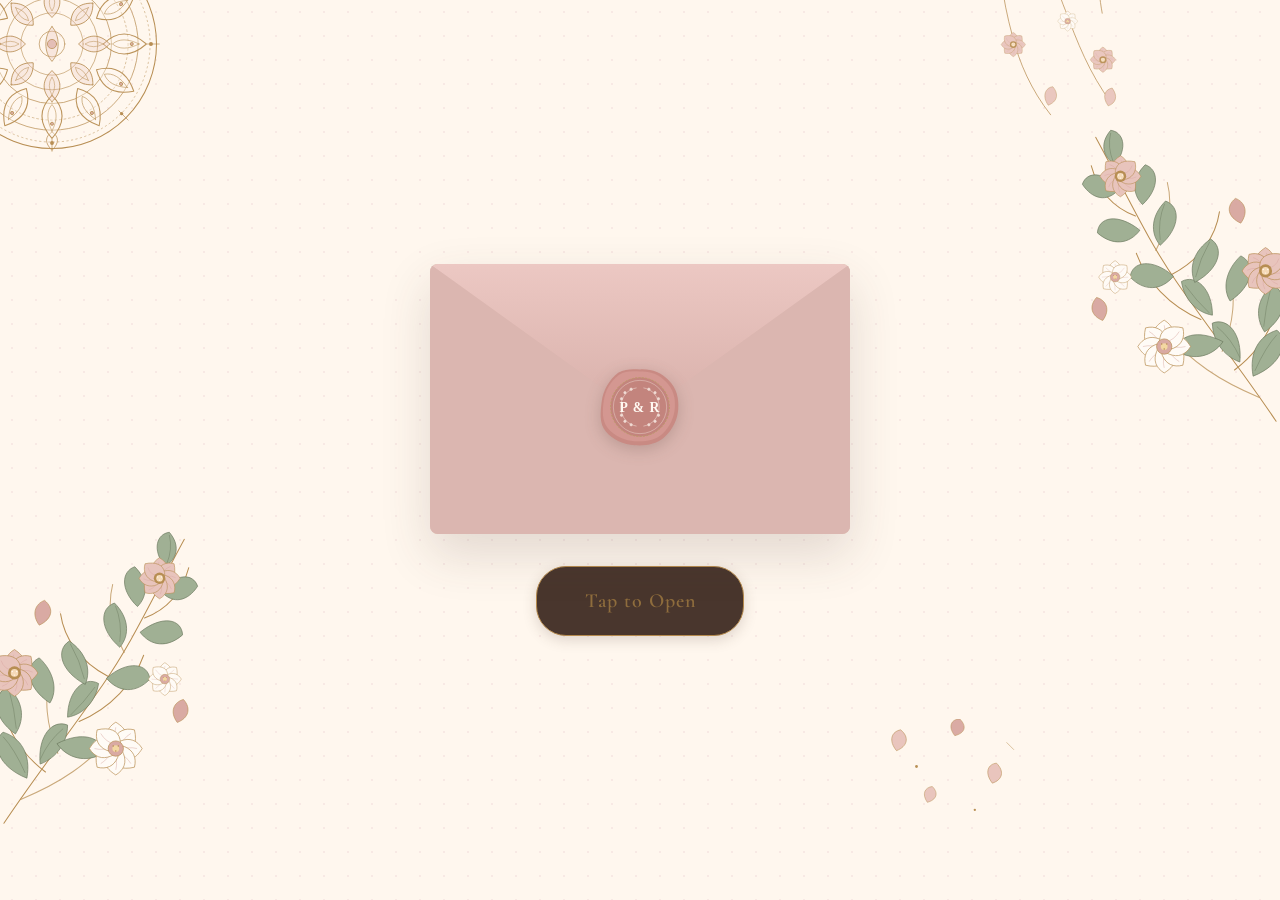
==== commit 70046e57: "Added bgm and some updations" ====
--- a/modern-indian-wedding/index.html
+++ b/modern-indian-wedding/index.html
@@ -160,11 +160,28 @@
         <g fill="#E8C2BB" stroke="#B58A4D" stroke-width=".7"><path d="M102 281 C92 267 98 254 109 253 C119 265 115 276 102 281Z"/><path d="M193 282 C183 268 188 257 199 255 C208 267 205 278 193 282Z"/></g>
       </symbol>
 
+      <!-- Flower and gold-thread details for the centered hero garland, without foliage. -->
+      <symbol id="hanging-garland-flowers" viewBox="0 0 220 300">
+        <path d="M18 0 C27 61 31 116 48 177 C58 216 76 258 106 296 M104 0 C98 48 110 92 128 137 C146 185 164 232 198 278 M190 0 C174 49 176 98 184 142" fill="none" stroke="#B58A4D" stroke-width="1.2"/>
+        <use href="#blush-blossom" x="26" y="166" width="46" height="46"/>
+        <use href="#cream-blossom" x="112" y="134" width="39" height="39"/>
+        <use href="#blush-blossom" x="161" y="188" width="48" height="48"/>
+        <g fill="#E8C2BB" stroke="#B58A4D" stroke-width=".7"><path d="M102 281 C92 267 98 254 109 253 C119 265 115 276 102 281Z"/><path d="M193 282 C183 268 188 257 199 255 C208 267 205 278 193 282Z"/></g>
+      </symbol>
+
+      <!-- Gold stem and blossoms retain the centered countdown ornament without leaves. -->
+      <symbol id="blossom-branch" viewBox="0 0 260 150">
+        <path d="M12 133 C74 110 134 90 246 17" fill="none" stroke="#B58A4D" stroke-width="1.4" stroke-linecap="round"/>
+        <use href="#blush-blossom" x="12" y="19" width="46" height="46"/>
+        <use href="#cream-blossom" x="189" y="82" width="43" height="43"/>
+        <path d="M107 42 C99 33 103 23 112 20 C121 28 119 37 107 42Z" fill="#D8A7A0" stroke="#B58A4D" stroke-width=".75"/>
+      </symbol>
+
       <symbol id="scattered-petals" viewBox="0 0 180 120">
         <path d="M27 38 C17 26 21 15 32 13 C43 22 40 33 27 38Z" fill="#E8C2BB" stroke="#B58A4D" stroke-width=".7"/>
         <path d="M97 20 C88 9 93 0 103 0 C112 9 109 17 97 20Z" fill="#D8A7A0" stroke="#B58A4D" stroke-width=".65"/>
         <path d="M142 77 C132 64 137 54 147 53 C157 63 154 73 142 77Z" fill="#E8C2BB" stroke="#B58A4D" stroke-width=".7"/>
-        <path d="M64 100 C57 90 61 82 70 81 C78 89 75 97 64 100Z" fill="#9DAE91" stroke="#68765B" stroke-width=".6"/>
+        <path d="M64 100 C57 90 61 82 70 81 C78 89 75 97 64 100Z" fill="#E8C2BB" stroke="#B58A4D" stroke-width=".6"/>
         <path d="M159 28 Q164 33 168 37" fill="none" stroke="#B58A4D" stroke-width=".65"/>
         <circle cx="51" cy="57" r="1.7" fill="#B58A4D"/><circle cx="121" cy="109" r="1.4" fill="#B58A4D"/>
       </symbol>
@@ -183,11 +200,6 @@
       <svg class="opening-ornament opening-garland" viewBox="0 0 220 300"><use href="#hanging-garland"/></svg>
     </div>
     <div class="envelope-wrapper">
-      
-      <!-- Skip button for keyboard / screen reader users -->
-      <button type="button" id="skip-envelope-btn" class="skip-btn" aria-label="Skip opening animation and view invitation directly">
-        Skip directly to invitation &darr;
-      </button>
 
       <div class="envelope" id="envelope" tabindex="0" role="button" aria-label="Wedding invitation envelope. Click or tap to open.">
         
@@ -230,7 +242,6 @@
       <div class="open-instruction">
         <button type="button" id="open-envelope-btn" class="open-btn">
           <span class="btn-text">Tap to Open</span>
-          <span class="btn-subtext">Joyfully invited</span>
         </button>
       </div>
 
@@ -269,7 +280,7 @@
       <svg class="section-ornament ornament-cluster hero-bloom-left" viewBox="0 0 260 360" aria-hidden="true"><use href="#botanical-cluster"/></svg>
       <svg class="section-ornament ornament-cluster hero-bloom-right mirror-x" viewBox="0 0 260 360" aria-hidden="true"><use href="#botanical-cluster"/></svg>
       <svg class="section-ornament ornament-mandala hero-mandala" viewBox="0 0 240 240" aria-hidden="true"><use href="#indian-mandala"/></svg>
-      <svg class="section-ornament ornament-garland hero-garland" viewBox="0 0 220 300" aria-hidden="true"><use href="#hanging-garland"/></svg>
+      <svg class="section-ornament ornament-garland hero-garland" viewBox="0 0 220 300" aria-hidden="true"><use href="#hanging-garland-flowers"/></svg>
       <svg class="section-ornament ornament-petals hero-petals" viewBox="0 0 180 120" aria-hidden="true"><use href="#scattered-petals"/></svg>
       <div class="hero-container">
 
@@ -337,7 +348,7 @@
     <section id="countdown" class="countdown-section decorated-section" aria-label="Wedding Countdown">
       <svg class="section-ornament ornament-mandala countdown-mandala" viewBox="0 0 240 240" aria-hidden="true"><use href="#indian-mandala"/></svg>
       <svg class="section-ornament ornament-cluster countdown-cluster mirror-x" viewBox="0 0 260 360" aria-hidden="true"><use href="#botanical-cluster"/></svg>
-      <svg class="section-ornament ornament-branch countdown-branch" viewBox="0 0 260 150" aria-hidden="true"><use href="#leafy-branch"/></svg>
+      <svg class="section-ornament ornament-branch countdown-branch" viewBox="0 0 260 150" aria-hidden="true"><use href="#blossom-branch"/></svg>
       <svg class="section-ornament ornament-petals countdown-petals" viewBox="0 0 180 120" aria-hidden="true"><use href="#scattered-petals"/></svg>
       <div class="section-container">
         
@@ -446,7 +457,11 @@
                     <path d="M21 10c0 7-9 13-9 13s-9-6-9-13a9 9 0 0 1 18 0z"/>
                     <circle cx="12" cy="10" r="3"/>
                   </svg>
-                  <span>The Grand Garden</span>
+                  <div class="event-venue-info">
+                    <span>The Grand Garden</span>
+                    <span class="event-venue-address" data-event-address-index="0" hidden></span>
+                    <a class="event-directions-link" data-event-index="0" target="_blank" rel="noopener noreferrer" hidden>Get Directions</a>
+                  </div>
                 </div>
               </div>
 
@@ -493,7 +508,11 @@
                     <path d="M21 10c0 7-9 13-9 13s-9-6-9-13a9 9 0 0 1 18 0z"/>
                     <circle cx="12" cy="10" r="3"/>
                   </svg>
-                  <span>The Grand Garden</span>
+                  <div class="event-venue-info">
+                    <span>The Grand Garden</span>
+                    <span class="event-venue-address" data-event-address-index="1" hidden></span>
+                    <a class="event-directions-link" data-event-index="1" target="_blank" rel="noopener noreferrer" hidden>Get Directions</a>
+                  </div>
                 </div>
               </div>
 
@@ -891,6 +910,16 @@
       </div>
     </footer>
 
+    <audio id="wedding-background-music" src="assets/audio/wedding-song-1.mp3" loop preload="none"></audio>
+    <button type="button" id="audio-toggle" class="audio-toggle" aria-label="Turn background music on" aria-pressed="false" title="Turn background music on">
+      <svg class="audio-toggle-icon" viewBox="0 0 24 24" aria-hidden="true" focusable="false">
+        <path d="M4 10v4h4l5 4V6l-5 4H4Z" fill="none" stroke="currentColor" stroke-width="1.7" stroke-linejoin="round"/>
+        <path class="audio-wave" d="M16 9a4 4 0 0 1 0 6m2-8a7 7 0 0 1 0 10" fill="none" stroke="currentColor" stroke-width="1.7" stroke-linecap="round"/>
+        <path class="audio-off-mark" d="m16 9 5 6m0-6-5 6" fill="none" stroke="currentColor" stroke-width="1.7" stroke-linecap="round"/>
+      </svg>
+    </button>
+    <span id="audio-status" class="sr-only" role="status" aria-live="polite"></span>
+
   </div>
 
   <!-- Main JavaScript File -->
--- a/modern-indian-wedding/style.css
+++ b/modern-indian-wedding/style.css
@@ -181,26 +181,6 @@
   z-index: 1;
 }
 
-.skip-btn {
-  margin-bottom: 1.5rem;
-  font-size: 0.82rem;
-  letter-spacing: 0.08em;
-  text-transform: uppercase;
-  color: var(--color-brown-muted);
-  border: 1px dashed var(--color-gold);
-  padding: 0.4rem 1rem;
-  border-radius: 20px;
-  background: rgba(255, 255, 255, 0.7);
-  transition: var(--transition-fast);
-}
-
-.skip-btn:hover, .skip-btn:focus-visible {
-  color: var(--color-brown);
-  border-color: var(--color-gold-dark);
-  background: var(--color-white);
-  outline: none;
-}
-
 /* Envelope Box Structure */
 .envelope {
   position: relative;
@@ -1138,6 +1118,85 @@
   margin-top: auto;
 }
 
+.event-venue-info {
+  display: flex;
+  min-width: 0;
+  flex-direction: column;
+  align-items: flex-start;
+}
+
+.event-venue-address {
+  color: var(--color-brown-muted);
+  font-size: 0.76rem;
+  line-height: 1.4;
+}
+
+.event-directions-link {
+  display: inline-flex;
+  align-items: center;
+  margin-top: 0.25rem;
+  border-bottom: 1px solid rgba(181, 138, 77, 0.55);
+  color: var(--color-brown);
+  font-size: 0.75rem;
+  font-weight: 600;
+  letter-spacing: 0.04em;
+  line-height: 1.45;
+  transition: color var(--transition-fast), border-color var(--transition-fast);
+}
+
+.event-directions-link:hover,
+.event-directions-link:focus-visible {
+  color: var(--color-gold-dark);
+  border-color: currentColor;
+}
+
+.event-directions-link:focus-visible {
+  outline: 2px solid var(--color-gold);
+  outline-offset: 3px;
+}
+
+.event-directions-link[hidden],
+.event-venue-address[hidden] {
+  display: none;
+}
+
+/* Fixed audio control stays above page decoration and below modal overlays. */
+.audio-toggle {
+  position: fixed;
+  z-index: 1100;
+  right: max(1rem, env(safe-area-inset-right, 0px));
+  bottom: max(1rem, env(safe-area-inset-bottom, 0px));
+  display: inline-flex;
+  width: 48px;
+  height: 48px;
+  align-items: center;
+  justify-content: center;
+  border: 1px solid rgba(181, 138, 77, 0.72);
+  border-radius: 50%;
+  background: rgba(255, 252, 248, 0.96);
+  color: var(--color-brown);
+  box-shadow: 0 4px 14px rgba(73, 56, 47, 0.16);
+  transition: background-color var(--transition-fast), color var(--transition-fast), transform var(--transition-fast), box-shadow var(--transition-fast);
+}
+
+.audio-toggle:hover,
+.audio-toggle[aria-pressed="true"] {
+  background: var(--color-blush-light);
+  color: var(--color-gold-dark);
+  box-shadow: 0 6px 18px rgba(73, 56, 47, 0.2);
+}
+
+.audio-toggle:active { transform: scale(0.96); }
+
+.audio-toggle:focus-visible {
+  outline: 2px solid var(--color-gold-dark);
+  outline-offset: 3px;
+}
+
+.audio-toggle-icon { width: 22px; height: 22px; }
+.audio-toggle[aria-pressed="false"] .audio-wave { display: none; }
+.audio-toggle[aria-pressed="true"] .audio-off-mark { display: none; }
+
 /* ==========================================================================
    5. PHOTO GALLERY SECTION
    ========================================================================== */
@@ -1207,6 +1266,9 @@
   font-style: italic;
   line-height: 1.3;
 }
+
+.caption-text,
+.lb-caption-text { display: none; }
 
 .zoom-hint {
   font-size: 0.75rem;
@@ -1861,6 +1923,10 @@
   .opening-garland { right: 3%; top: -65px; width: 100px; }
 
   .section-container { padding-right: 1.25rem; padding-left: 1.25rem; }
+  .audio-toggle {
+    right: max(0.75rem, env(safe-area-inset-right, 0px));
+    bottom: max(0.75rem, env(safe-area-inset-bottom, 0px));
+  }
   .countdown-section,
   .events-section,
   .gallery-section,
@@ -1960,7 +2026,7 @@
     top: calc(100% + 0.4rem);
     right: 0.85rem;
     width: min(260px, calc(100vw - 1.7rem));
-    max-height: calc(100svh - 6rem);
+    max-height: calc(100svh - 8rem);
     overflow-y: auto;
     display: flex;
     flex-direction: column;
